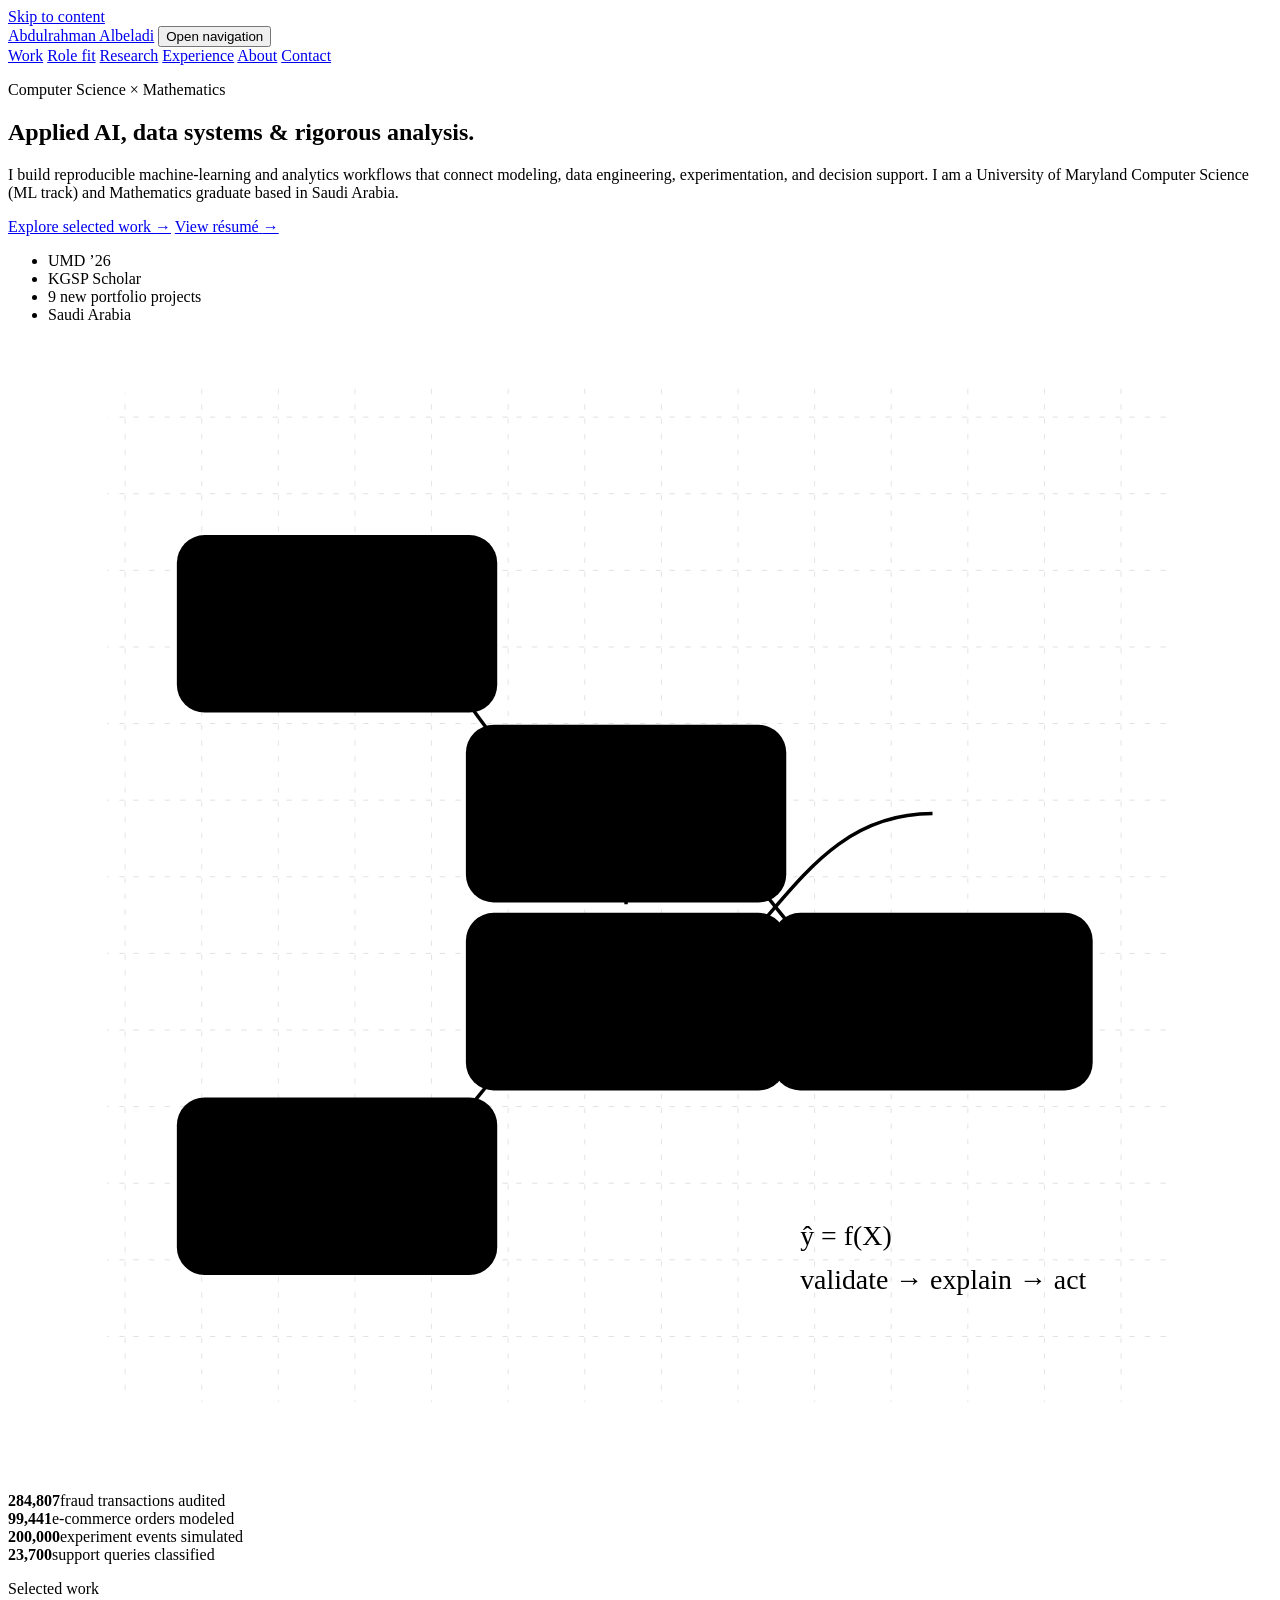
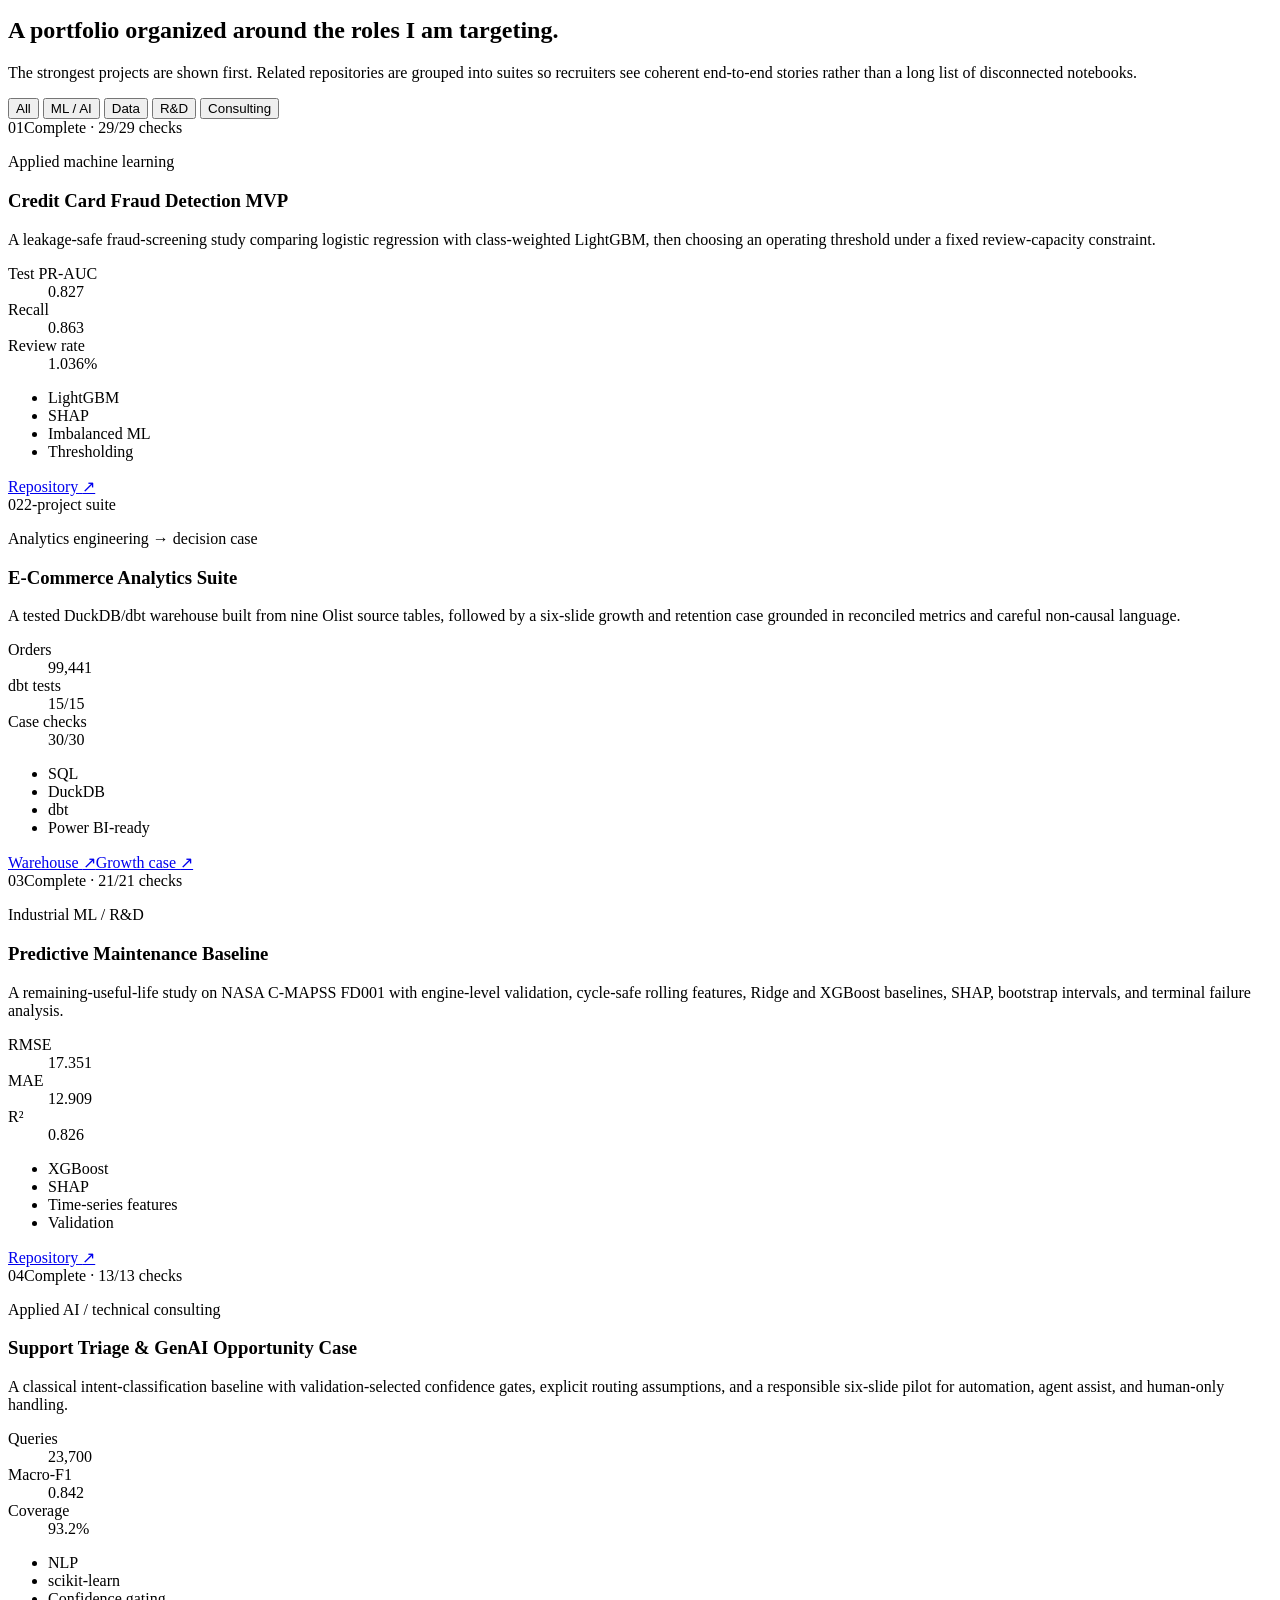
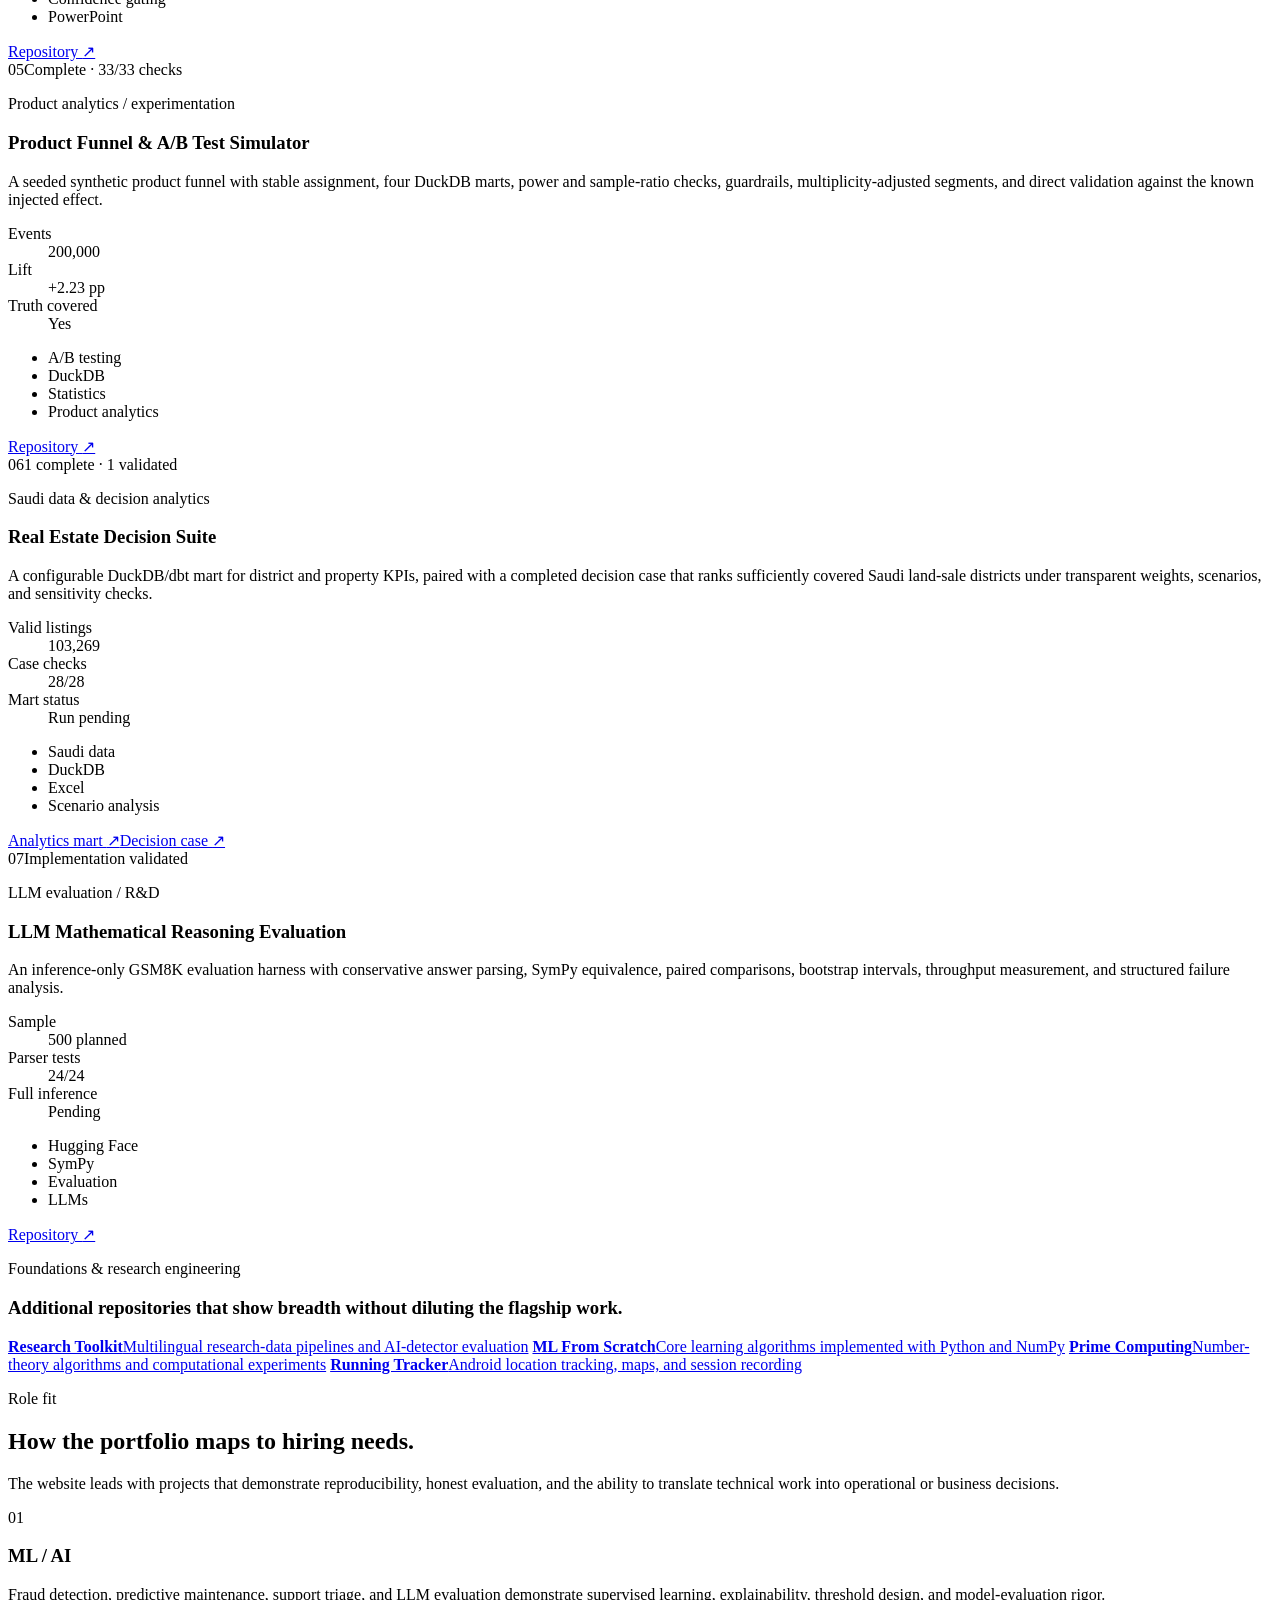
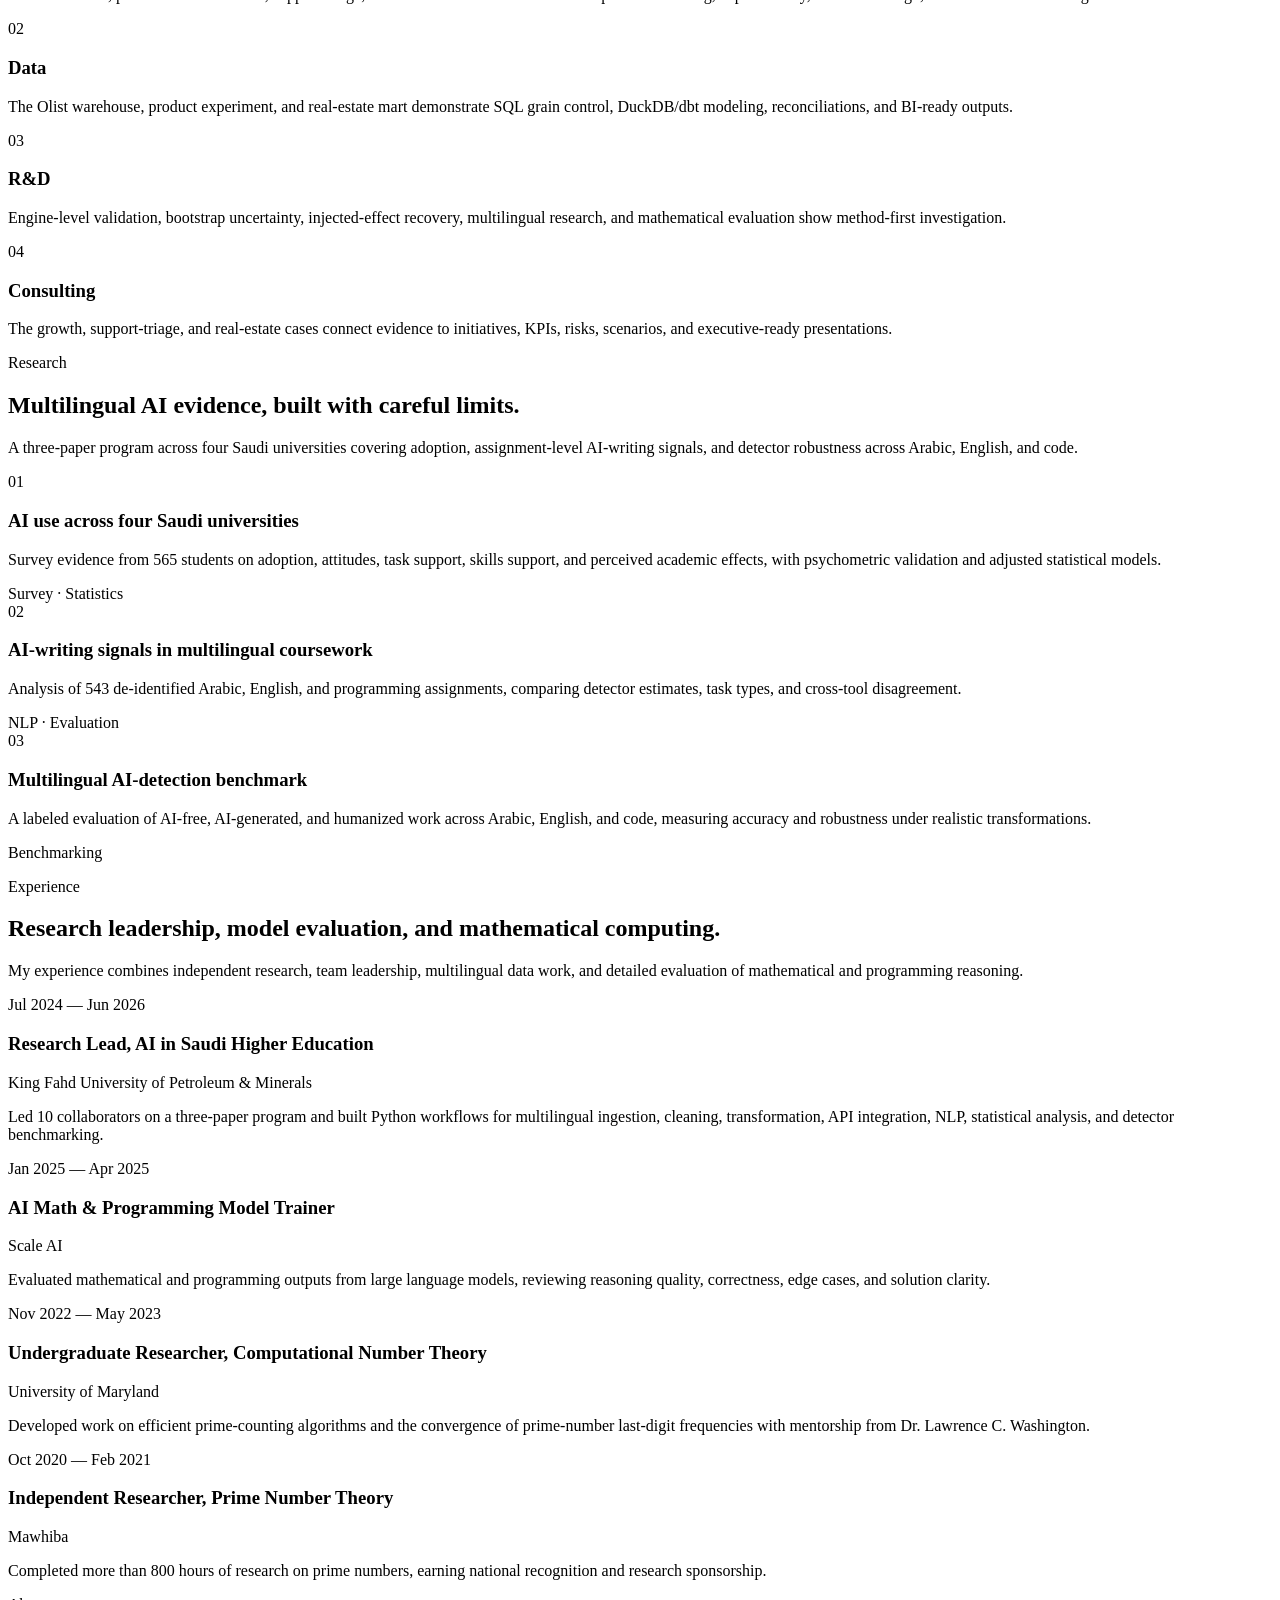
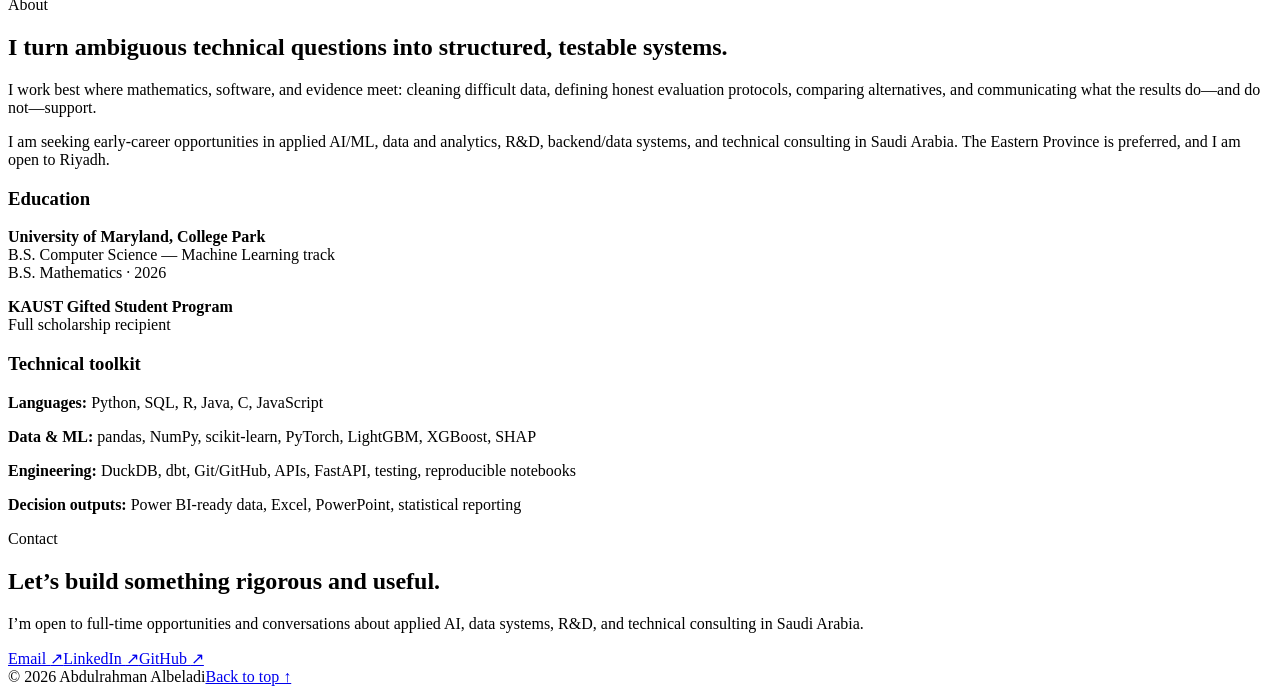
==== index.html @ 0be9e415 "Initialize repository for portfolio publishing" ====
<!doctype html>
<html lang="en">
<head>
  <meta charset="utf-8">
  <meta name="viewport" content="width=device-width, initial-scale=1">
  <meta name="theme-color" content="#f4f1e9">
  <meta name="description" content="Abdulrahman Albeladi is a University of Maryland Computer Science and Mathematics graduate building applied AI, data systems, experimentation, and research workflows.">
  <meta name="author" content="Abdulrahman Albeladi">
  <meta name="robots" content="index, follow">
  <link rel="canonical" href="https://abdulrahman-albeladi.github.io/">
  <meta property="og:type" content="website">
  <meta property="og:title" content="Abdulrahman Albeladi | Applied AI, Data Systems & Research">
  <meta property="og:description" content="Reproducible machine-learning, analytics-engineering, experimentation, consulting, and research projects.">
  <meta property="og:url" content="https://abdulrahman-albeladi.github.io/">
  <meta property="og:image" content="https://abdulrahman-albeladi.github.io/assets/social-card.png">
  <meta name="twitter:card" content="summary_large_image">
  <meta name="twitter:title" content="Abdulrahman Albeladi | Applied AI, Data Systems & Research">
  <meta name="twitter:description" content="Reproducible machine-learning, analytics-engineering, experimentation, consulting, and research projects.">
  <meta name="twitter:image" content="https://abdulrahman-albeladi.github.io/assets/social-card.png">
  <link rel="icon" href="assets/favicon.svg" type="image/svg+xml">
  <link rel="stylesheet" href="styles.css">
  <script type="application/ld+json" id="person-schema">
  {
    "@context": "https://schema.org",
    "@type": "Person",
    "name": "Abdulrahman Albeladi",
    "url": "https://abdulrahman-albeladi.github.io/",
    "email": "mailto:albeladi.abdulr@gmail.com",
    "jobTitle": "Computer Science and Mathematics Graduate",
    "alumniOf": {"@type": "CollegeOrUniversity", "name": "University of Maryland, College Park"},
    "sameAs": [
      "https://github.com/Abdulrahman-Albeladi",
      "https://www.linkedin.com/in/abdulrahman-albeladi-3731bb219"
    ],
    "knowsAbout": [
      "Applied Artificial Intelligence", "Machine Learning", "Analytics Engineering",
      "Experimentation", "Statistical Modeling", "Research Engineering", "Decision Analytics"
    ]
  }
  </script>
  <title>Abdulrahman Albeladi | Applied AI, Data Systems & Research</title>
</head>
<body>
  <a class="skip-link" href="#main-content">Skip to content</a>

  <header class="site-header" id="top">
    <div class="shell header-inner">
      <a class="wordmark" href="#top" aria-label="Abdulrahman Albeladi, home">Abdulrahman Albeladi</a>
      <button class="menu-button" type="button" aria-expanded="false" aria-controls="site-nav">
        <span class="sr-only">Open navigation</span><span></span><span></span>
      </button>
      <nav id="site-nav" class="site-nav" aria-label="Primary navigation">
        <a href="#work">Work</a>
        <a href="#portfolio-map">Role fit</a>
        <a href="#research">Research</a>
        <a href="#experience">Experience</a>
        <a href="#about">About</a>
        <a href="#contact">Contact</a>
      </nav>
    </div>
  </header>

  <main id="main-content">
    <section class="hero shell" aria-labelledby="hero-title">
      <div class="hero-copy">
        <p class="eyebrow">Computer Science <span aria-hidden="true">×</span> Mathematics</p>
        <h1 id="hero-title">Applied AI, data systems &amp; rigorous analysis.</h1>
        <p class="hero-lede">I build reproducible machine-learning and analytics workflows that connect modeling, data engineering, experimentation, and decision support. I am a University of Maryland Computer Science (ML track) and Mathematics graduate based in Saudi Arabia.</p>
        <div class="hero-actions" aria-label="Primary actions">
          <a class="button button-primary" href="#work">Explore selected work <span aria-hidden="true">→</span></a>
          <a class="button button-secondary" href="assets/Abdulrahman_Albeladi_Resume.pdf" target="_blank" rel="noopener">View résumé <span aria-hidden="true">→</span></a>
        </div>
        <ul class="proof-row" aria-label="Profile highlights">
          <li>UMD ’26</li><li>KGSP Scholar</li><li>9 new portfolio projects</li><li>Saudi Arabia</li>
        </ul>
      </div>

      <figure class="hero-visual" aria-label="A systems diagram connecting data, models, experiments, and decisions">
        <svg viewBox="0 0 680 650" role="img" aria-labelledby="systems-title systems-desc">
          <title id="systems-title">Applied analytics system</title>
          <desc id="systems-desc">Four connected layers labeled data, models, evidence, and decisions.</desc>
          <defs>
            <pattern id="grid" width="44" height="44" patternUnits="userSpaceOnUse">
              <path d="M44 0H0V44" fill="none" stroke="currentColor" stroke-opacity=".12" stroke-width="1" stroke-dasharray="3 6"/>
            </pattern>
          </defs>
          <rect x="34" y="26" width="612" height="584" rx="24" fill="url(#grid)"/>
          <g class="system-lines" fill="none" stroke="currentColor" stroke-width="2">
            <path d="M166 163C250 163 245 272 332 272S416 380 508 380"/>
            <path d="M166 486C244 486 252 380 332 380S421 272 508 272"/>
            <path d="M332 272V380" stroke-dasharray="7 8"/>
          </g>
          <g class="system-node">
            <rect x="74" y="112" width="184" height="102" rx="16"/>
            <text x="98" y="148">01 / DATA</text><text class="node-title" x="98" y="181">Reliable inputs</text>
          </g>
          <g class="system-node">
            <rect x="240" y="221" width="184" height="102" rx="16"/>
            <text x="264" y="257">02 / MODELS</text><text class="node-title" x="264" y="290">Useful signals</text>
          </g>
          <g class="system-node">
            <rect x="240" y="329" width="184" height="102" rx="16"/>
            <text x="264" y="365">03 / EVIDENCE</text><text class="node-title" x="264" y="398">Honest checks</text>
          </g>
          <g class="system-node">
            <rect x="416" y="329" width="184" height="102" rx="16"/>
            <text x="440" y="365">04 / DECISIONS</text><text class="node-title" x="440" y="398">Clear actions</text>
          </g>
          <g class="system-node secondary">
            <rect x="74" y="435" width="184" height="102" rx="16"/>
            <text x="98" y="471">RESEARCH</text><text class="node-title" x="98" y="504">Reproducibility</text>
          </g>
          <g class="system-marks" fill="currentColor"><circle cx="166" cy="163" r="7"/><circle cx="332" cy="272" r="7"/><circle cx="332" cy="380" r="7"/><circle cx="508" cy="380" r="7"/><circle cx="166" cy="486" r="7"/></g>
          <text class="system-note" x="432" y="520">ŷ = f(X)</text><text class="system-note" x="432" y="545">validate → explain → act</text>
        </svg>
      </figure>
    </section>

    <section class="evidence-band" aria-label="Selected evidence">
      <div class="shell evidence-grid">
        <div><strong>284,807</strong><span>fraud transactions audited</span></div>
        <div><strong>99,441</strong><span>e-commerce orders modeled</span></div>
        <div><strong>200,000</strong><span>experiment events simulated</span></div>
        <div><strong>23,700</strong><span>support queries classified</span></div>
      </div>
    </section>

    <section class="section shell" id="work" aria-labelledby="work-title">
      <div class="section-heading reveal">
        <div><p class="kicker">Selected work</p><h2 id="work-title">A portfolio organized around the roles I am targeting.</h2></div>
        <p>The strongest projects are shown first. Related repositories are grouped into suites so recruiters see coherent end-to-end stories rather than a long list of disconnected notebooks.</p>
      </div>

      <div class="project-filter reveal" role="group" aria-label="Filter projects by target role">
        <button type="button" class="filter-button active" data-filter="all" aria-pressed="true">All</button>
        <button type="button" class="filter-button" data-filter="ml">ML / AI</button>
        <button type="button" class="filter-button" data-filter="data">Data</button>
        <button type="button" class="filter-button" data-filter="rd">R&amp;D</button>
        <button type="button" class="filter-button" data-filter="consulting">Consulting</button>
      </div>

      <div class="project-grid" id="project-grid">
        <article class="project-card flagship reveal" data-roles="ml data rd">
          <div class="project-top"><span class="project-number">01</span><span class="status complete">Complete · 29/29 checks</span></div>
          <p class="project-type">Applied machine learning</p>
          <h3>Credit Card Fraud Detection MVP</h3>
          <p>A leakage-safe fraud-screening study comparing logistic regression with class-weighted LightGBM, then choosing an operating threshold under a fixed review-capacity constraint.</p>
          <dl class="metric-row"><div><dt>Test PR-AUC</dt><dd>0.827</dd></div><div><dt>Recall</dt><dd>0.863</dd></div><div><dt>Review rate</dt><dd>1.036%</dd></div></dl>
          <ul class="tags" aria-label="Technologies"><li>LightGBM</li><li>SHAP</li><li>Imbalanced ML</li><li>Thresholding</li></ul>
          <div class="project-links"><a class="text-link" data-project="fraudDetection" href="#">Repository <span aria-hidden="true">↗</span></a></div>
        </article>

        <article class="project-card flagship reveal" data-roles="data consulting">
          <div class="project-top"><span class="project-number">02</span><span class="status complete">2-project suite</span></div>
          <p class="project-type">Analytics engineering → decision case</p>
          <h3>E-Commerce Analytics Suite</h3>
          <p>A tested DuckDB/dbt warehouse built from nine Olist source tables, followed by a six-slide growth and retention case grounded in reconciled metrics and careful non-causal language.</p>
          <dl class="metric-row"><div><dt>Orders</dt><dd>99,441</dd></div><div><dt>dbt tests</dt><dd>15/15</dd></div><div><dt>Case checks</dt><dd>30/30</dd></div></dl>
          <ul class="tags" aria-label="Technologies"><li>SQL</li><li>DuckDB</li><li>dbt</li><li>Power BI-ready</li></ul>
          <div class="project-links"><a class="text-link" data-project="ecommerceWarehouse" href="#">Warehouse <span aria-hidden="true">↗</span></a><a class="text-link" data-project="ecommerceGrowth" href="#">Growth case <span aria-hidden="true">↗</span></a></div>
        </article>

        <article class="project-card reveal" data-roles="ml rd data">
          <div class="project-top"><span class="project-number">03</span><span class="status complete">Complete · 21/21 checks</span></div>
          <p class="project-type">Industrial ML / R&amp;D</p>
          <h3>Predictive Maintenance Baseline</h3>
          <p>A remaining-useful-life study on NASA C-MAPSS FD001 with engine-level validation, cycle-safe rolling features, Ridge and XGBoost baselines, SHAP, bootstrap intervals, and terminal failure analysis.</p>
          <dl class="metric-row"><div><dt>RMSE</dt><dd>17.351</dd></div><div><dt>MAE</dt><dd>12.909</dd></div><div><dt>R²</dt><dd>0.826</dd></div></dl>
          <ul class="tags" aria-label="Technologies"><li>XGBoost</li><li>SHAP</li><li>Time-series features</li><li>Validation</li></ul>
          <div class="project-links"><a class="text-link" data-project="predictiveMaintenance" href="#">Repository <span aria-hidden="true">↗</span></a></div>
        </article>

        <article class="project-card reveal" data-roles="ml consulting data">
          <div class="project-top"><span class="project-number">04</span><span class="status complete">Complete · 13/13 checks</span></div>
          <p class="project-type">Applied AI / technical consulting</p>
          <h3>Support Triage &amp; GenAI Opportunity Case</h3>
          <p>A classical intent-classification baseline with validation-selected confidence gates, explicit routing assumptions, and a responsible six-slide pilot for automation, agent assist, and human-only handling.</p>
          <dl class="metric-row"><div><dt>Queries</dt><dd>23,700</dd></div><div><dt>Macro-F1</dt><dd>0.842</dd></div><div><dt>Coverage</dt><dd>93.2%</dd></div></dl>
          <ul class="tags" aria-label="Technologies"><li>NLP</li><li>scikit-learn</li><li>Confidence gating</li><li>PowerPoint</li></ul>
          <div class="project-links"><a class="text-link" data-project="supportTriage" href="#">Repository <span aria-hidden="true">↗</span></a></div>
        </article>

        <article class="project-card reveal" data-roles="data consulting rd">
          <div class="project-top"><span class="project-number">05</span><span class="status complete">Complete · 33/33 checks</span></div>
          <p class="project-type">Product analytics / experimentation</p>
          <h3>Product Funnel &amp; A/B Test Simulator</h3>
          <p>A seeded synthetic product funnel with stable assignment, four DuckDB marts, power and sample-ratio checks, guardrails, multiplicity-adjusted segments, and direct validation against the known injected effect.</p>
          <dl class="metric-row"><div><dt>Events</dt><dd>200,000</dd></div><div><dt>Lift</dt><dd>+2.23 pp</dd></div><div><dt>Truth covered</dt><dd>Yes</dd></div></dl>
          <ul class="tags" aria-label="Technologies"><li>A/B testing</li><li>DuckDB</li><li>Statistics</li><li>Product analytics</li></ul>
          <div class="project-links"><a class="text-link" data-project="productExperiment" href="#">Repository <span aria-hidden="true">↗</span></a></div>
        </article>

        <article class="project-card reveal" data-roles="data consulting">
          <div class="project-top"><span class="project-number">06</span><span class="status mixed">1 complete · 1 validated</span></div>
          <p class="project-type">Saudi data &amp; decision analytics</p>
          <h3>Real Estate Decision Suite</h3>
          <p>A configurable DuckDB/dbt mart for district and property KPIs, paired with a completed decision case that ranks sufficiently covered Saudi land-sale districts under transparent weights, scenarios, and sensitivity checks.</p>
          <dl class="metric-row"><div><dt>Valid listings</dt><dd>103,269</dd></div><div><dt>Case checks</dt><dd>28/28</dd></div><div><dt>Mart status</dt><dd>Run pending</dd></div></dl>
          <ul class="tags" aria-label="Technologies"><li>Saudi data</li><li>DuckDB</li><li>Excel</li><li>Scenario analysis</li></ul>
          <div class="project-links"><a class="text-link" data-project="realEstateMart" href="#">Analytics mart <span aria-hidden="true">↗</span></a><a class="text-link" data-project="realEstateInvestment" href="#">Decision case <span aria-hidden="true">↗</span></a></div>
        </article>

        <article class="project-card reveal" data-roles="ml rd">
          <div class="project-top"><span class="project-number">07</span><span class="status pending">Implementation validated</span></div>
          <p class="project-type">LLM evaluation / R&amp;D</p>
          <h3>LLM Mathematical Reasoning Evaluation</h3>
          <p>An inference-only GSM8K evaluation harness with conservative answer parsing, SymPy equivalence, paired comparisons, bootstrap intervals, throughput measurement, and structured failure analysis.</p>
          <dl class="metric-row"><div><dt>Sample</dt><dd>500 planned</dd></div><div><dt>Parser tests</dt><dd>24/24</dd></div><div><dt>Full inference</dt><dd>Pending</dd></div></dl>
          <ul class="tags" aria-label="Technologies"><li>Hugging Face</li><li>SymPy</li><li>Evaluation</li><li>LLMs</li></ul>
          <div class="project-links"><a class="text-link" data-project="llmMathEvaluation" href="#">Repository <span aria-hidden="true">↗</span></a></div>
        </article>
      </div>
      <p class="filter-empty" id="filter-empty" hidden>No projects match this filter.</p>

      <div class="supporting-work reveal">
        <div><p class="kicker">Foundations &amp; research engineering</p><h3>Additional repositories that show breadth without diluting the flagship work.</h3></div>
        <div class="supporting-links">
          <a data-project="researchToolkit" href="#"><strong>Research Toolkit</strong><span>Multilingual research-data pipelines and AI-detector evaluation</span></a>
          <a data-project="mlFromScratch" href="#"><strong>ML From Scratch</strong><span>Core learning algorithms implemented with Python and NumPy</span></a>
          <a data-project="primeComputing" href="#"><strong>Prime Computing</strong><span>Number-theory algorithms and computational experiments</span></a>
          <a data-project="runningTracker" href="#"><strong>Running Tracker</strong><span>Android location tracking, maps, and session recording</span></a>
        </div>
      </div>
    </section>

    <section class="section section-tint" id="portfolio-map" aria-labelledby="map-title">
      <div class="shell">
        <div class="section-heading reveal">
          <div><p class="kicker">Role fit</p><h2 id="map-title">How the portfolio maps to hiring needs.</h2></div>
          <p>The website leads with projects that demonstrate reproducibility, honest evaluation, and the ability to translate technical work into operational or business decisions.</p>
        </div>
        <div class="role-grid">
          <article class="role-card reveal"><span>01</span><h3>ML / AI</h3><p>Fraud detection, predictive maintenance, support triage, and LLM evaluation demonstrate supervised learning, explainability, threshold design, and model-evaluation rigor.</p></article>
          <article class="role-card reveal"><span>02</span><h3>Data</h3><p>The Olist warehouse, product experiment, and real-estate mart demonstrate SQL grain control, DuckDB/dbt modeling, reconciliations, and BI-ready outputs.</p></article>
          <article class="role-card reveal"><span>03</span><h3>R&amp;D</h3><p>Engine-level validation, bootstrap uncertainty, injected-effect recovery, multilingual research, and mathematical evaluation show method-first investigation.</p></article>
          <article class="role-card reveal"><span>04</span><h3>Consulting</h3><p>The growth, support-triage, and real-estate cases connect evidence to initiatives, KPIs, risks, scenarios, and executive-ready presentations.</p></article>
        </div>
      </div>
    </section>

    <section class="section shell" id="research" aria-labelledby="research-title">
      <div class="section-heading reveal">
        <div><p class="kicker">Research</p><h2 id="research-title">Multilingual AI evidence, built with careful limits.</h2></div>
        <p>A three-paper program across four Saudi universities covering adoption, assignment-level AI-writing signals, and detector robustness across Arabic, English, and code.</p>
      </div>
      <div class="research-list">
        <article class="research-row reveal"><span class="research-index">01</span><div><h3>AI use across four Saudi universities</h3><p>Survey evidence from 565 students on adoption, attitudes, task support, skills support, and perceived academic effects, with psychometric validation and adjusted statistical models.</p></div><span class="research-meta">Survey · Statistics</span></article>
        <article class="research-row reveal"><span class="research-index">02</span><div><h3>AI-writing signals in multilingual coursework</h3><p>Analysis of 543 de-identified Arabic, English, and programming assignments, comparing detector estimates, task types, and cross-tool disagreement.</p></div><span class="research-meta">NLP · Evaluation</span></article>
        <article class="research-row reveal"><span class="research-index">03</span><div><h3>Multilingual AI-detection benchmark</h3><p>A labeled evaluation of AI-free, AI-generated, and humanized work across Arabic, English, and code, measuring accuracy and robustness under realistic transformations.</p></div><span class="research-meta">Benchmarking</span></article>
      </div>
    </section>

    <section class="section section-dark" id="experience" aria-labelledby="experience-title">
      <div class="shell">
        <div class="section-heading reveal">
          <div><p class="kicker">Experience</p><h2 id="experience-title">Research leadership, model evaluation, and mathematical computing.</h2></div>
          <p>My experience combines independent research, team leadership, multilingual data work, and detailed evaluation of mathematical and programming reasoning.</p>
        </div>
        <div class="timeline">
          <article class="timeline-item reveal"><div class="timeline-date">Jul 2024 — Jun 2026</div><div><h3>Research Lead, AI in Saudi Higher Education</h3><p class="timeline-org">King Fahd University of Petroleum &amp; Minerals</p><p>Led 10 collaborators on a three-paper program and built Python workflows for multilingual ingestion, cleaning, transformation, API integration, NLP, statistical analysis, and detector benchmarking.</p></div></article>
          <article class="timeline-item reveal"><div class="timeline-date">Jan 2025 — Apr 2025</div><div><h3>AI Math &amp; Programming Model Trainer</h3><p class="timeline-org">Scale AI</p><p>Evaluated mathematical and programming outputs from large language models, reviewing reasoning quality, correctness, edge cases, and solution clarity.</p></div></article>
          <article class="timeline-item reveal"><div class="timeline-date">Nov 2022 — May 2023</div><div><h3>Undergraduate Researcher, Computational Number Theory</h3><p class="timeline-org">University of Maryland</p><p>Developed work on efficient prime-counting algorithms and the convergence of prime-number last-digit frequencies with mentorship from Dr. Lawrence C. Washington.</p></div></article>
          <article class="timeline-item reveal"><div class="timeline-date">Oct 2020 — Feb 2021</div><div><h3>Independent Researcher, Prime Number Theory</h3><p class="timeline-org">Mawhiba</p><p>Completed more than 800 hours of research on prime numbers, earning national recognition and research sponsorship.</p></div></article>
        </div>
      </div>
    </section>

    <section class="section shell" id="about" aria-labelledby="about-title">
      <div class="about-grid">
        <div class="about-copy reveal"><p class="kicker">About</p><h2 id="about-title">I turn ambiguous technical questions into structured, testable systems.</h2><p>I work best where mathematics, software, and evidence meet: cleaning difficult data, defining honest evaluation protocols, comparing alternatives, and communicating what the results do—and do not—support.</p><p>I am seeking early-career opportunities in applied AI/ML, data and analytics, R&amp;D, backend/data systems, and technical consulting in Saudi Arabia. The Eastern Province is preferred, and I am open to Riyadh.</p></div>
        <div class="about-panels reveal">
          <section><h3>Education</h3><p><strong>University of Maryland, College Park</strong><br>B.S. Computer Science — Machine Learning track<br>B.S. Mathematics · 2026</p><p><strong>KAUST Gifted Student Program</strong><br>Full scholarship recipient</p></section>
          <section><h3>Technical toolkit</h3><p><strong>Languages:</strong> Python, SQL, R, Java, C, JavaScript</p><p><strong>Data &amp; ML:</strong> pandas, NumPy, scikit-learn, PyTorch, LightGBM, XGBoost, SHAP</p><p><strong>Engineering:</strong> DuckDB, dbt, Git/GitHub, APIs, FastAPI, testing, reproducible notebooks</p><p><strong>Decision outputs:</strong> Power BI-ready data, Excel, PowerPoint, statistical reporting</p></section>
        </div>
      </div>
    </section>

    <section class="contact-section" id="contact" aria-labelledby="contact-title">
      <div class="shell contact-inner reveal">
        <p class="kicker">Contact</p>
        <h2 id="contact-title">Let’s build something rigorous and useful.</h2>
        <p>I’m open to full-time opportunities and conversations about applied AI, data systems, R&amp;D, and technical consulting in Saudi Arabia.</p>
        <div class="contact-links"><a data-profile="email" href="mailto:albeladi.abdulr@gmail.com">Email <span aria-hidden="true">↗</span></a><a data-profile="linkedin" href="#">LinkedIn <span aria-hidden="true">↗</span></a><a data-profile="github" href="#">GitHub <span aria-hidden="true">↗</span></a></div>
      </div>
    </section>
  </main>

  <footer class="site-footer"><div class="shell"><span>© <span id="current-year">2026</span> Abdulrahman Albeladi</span><a href="#top">Back to top ↑</a></div></footer>
  <script src="site-data.js"></script><script src="script.js"></script>
</body>
</html>
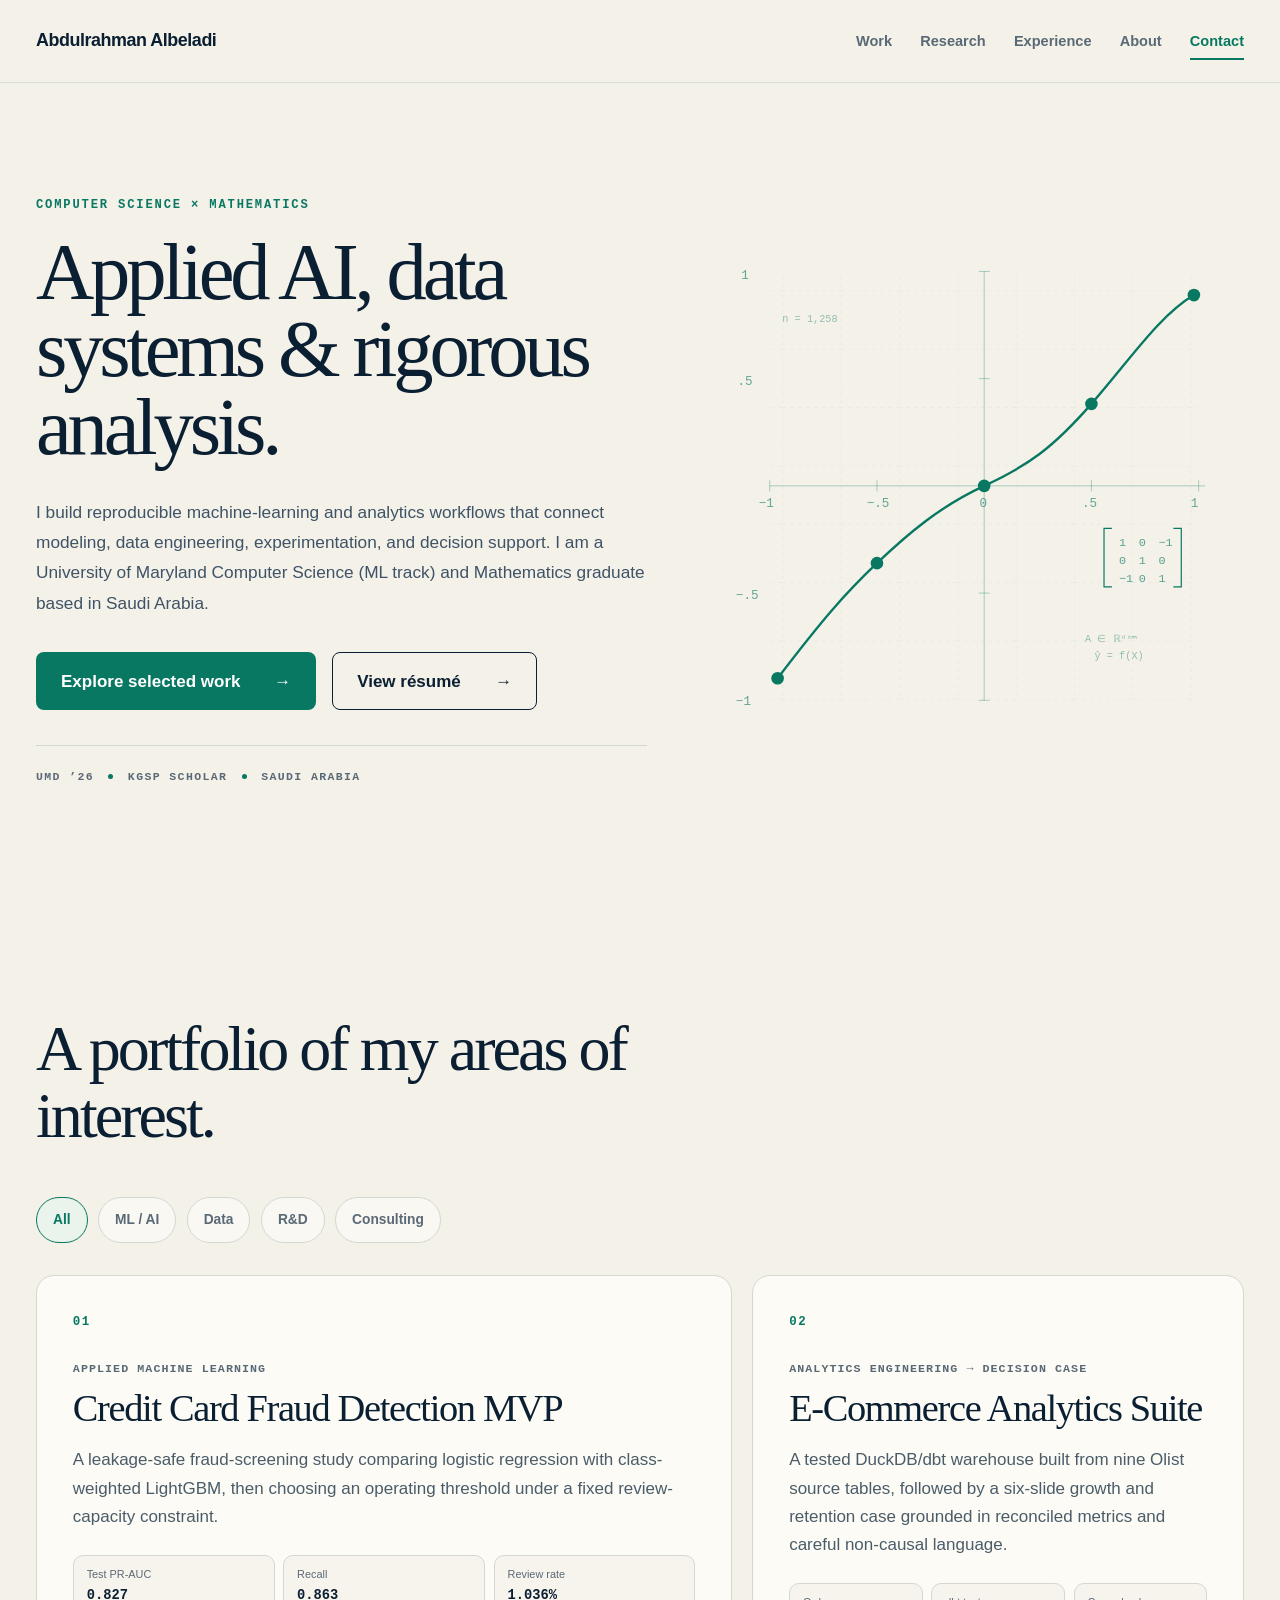
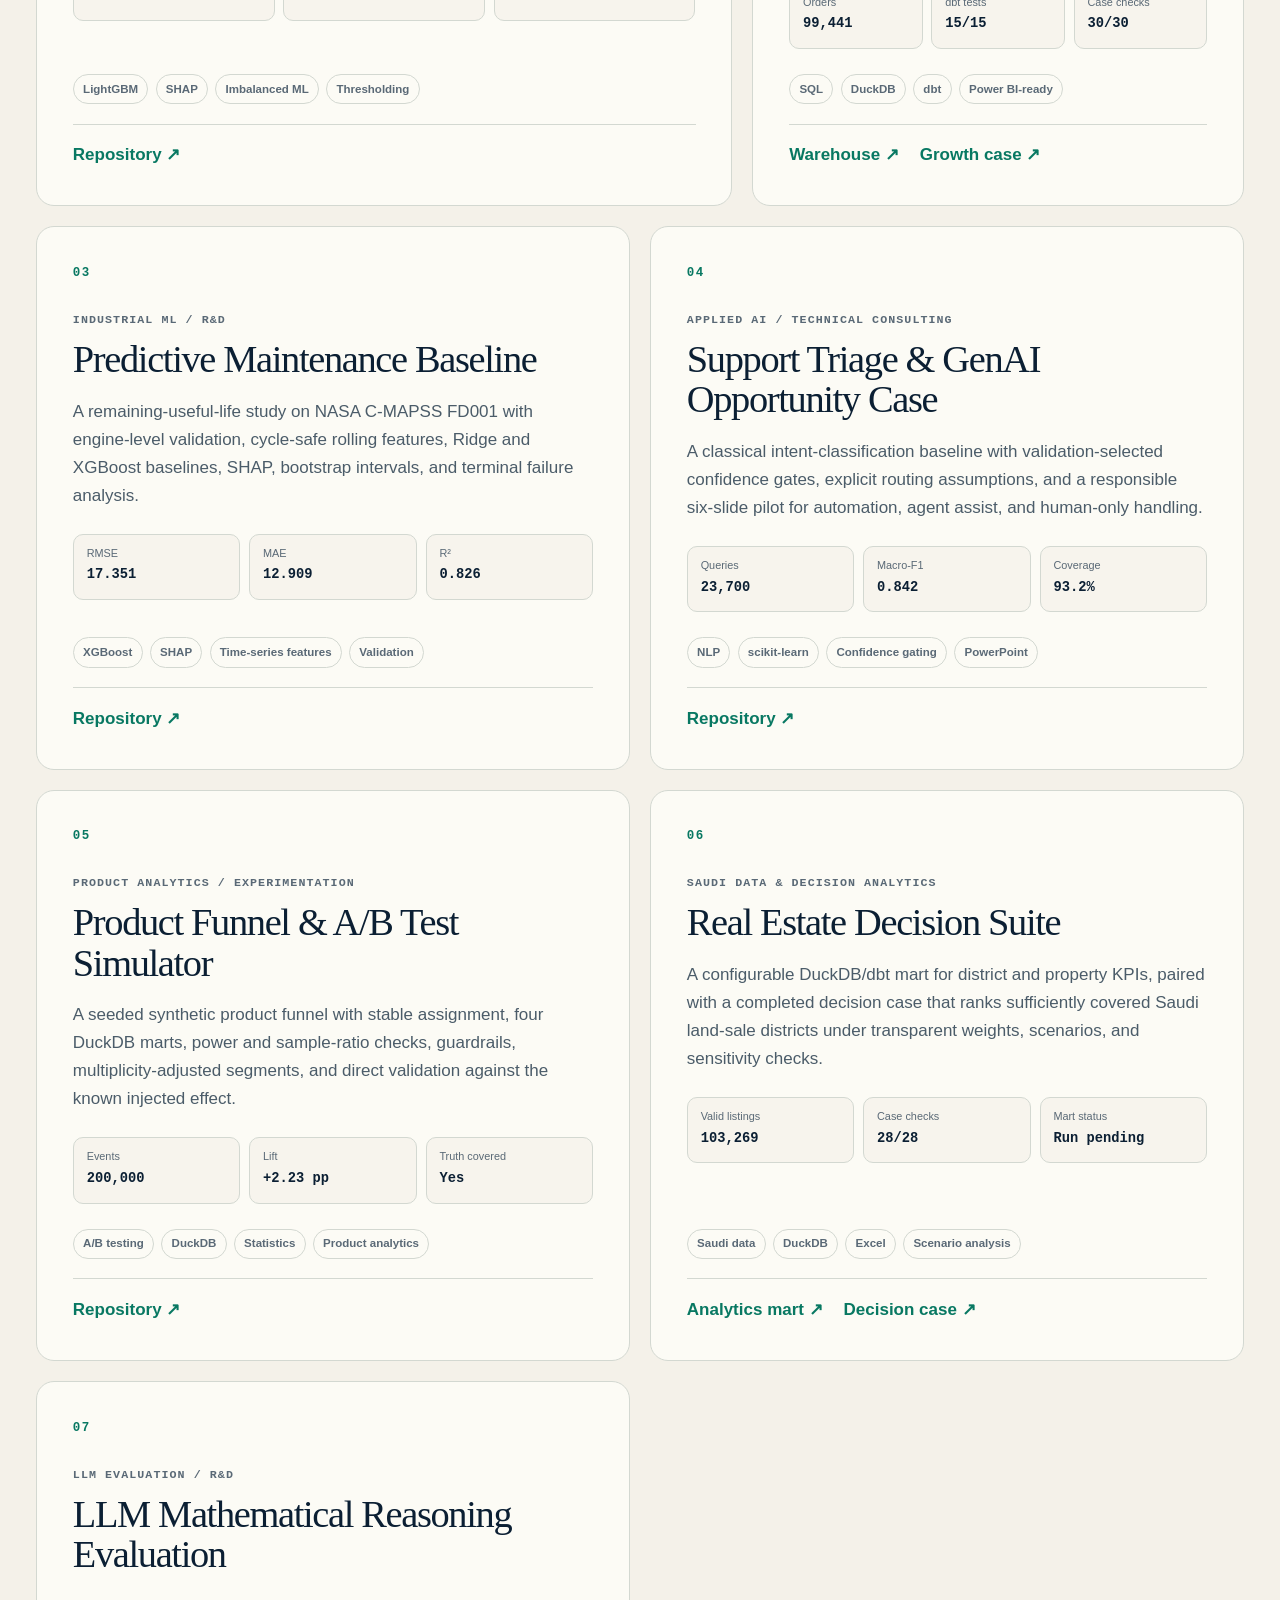
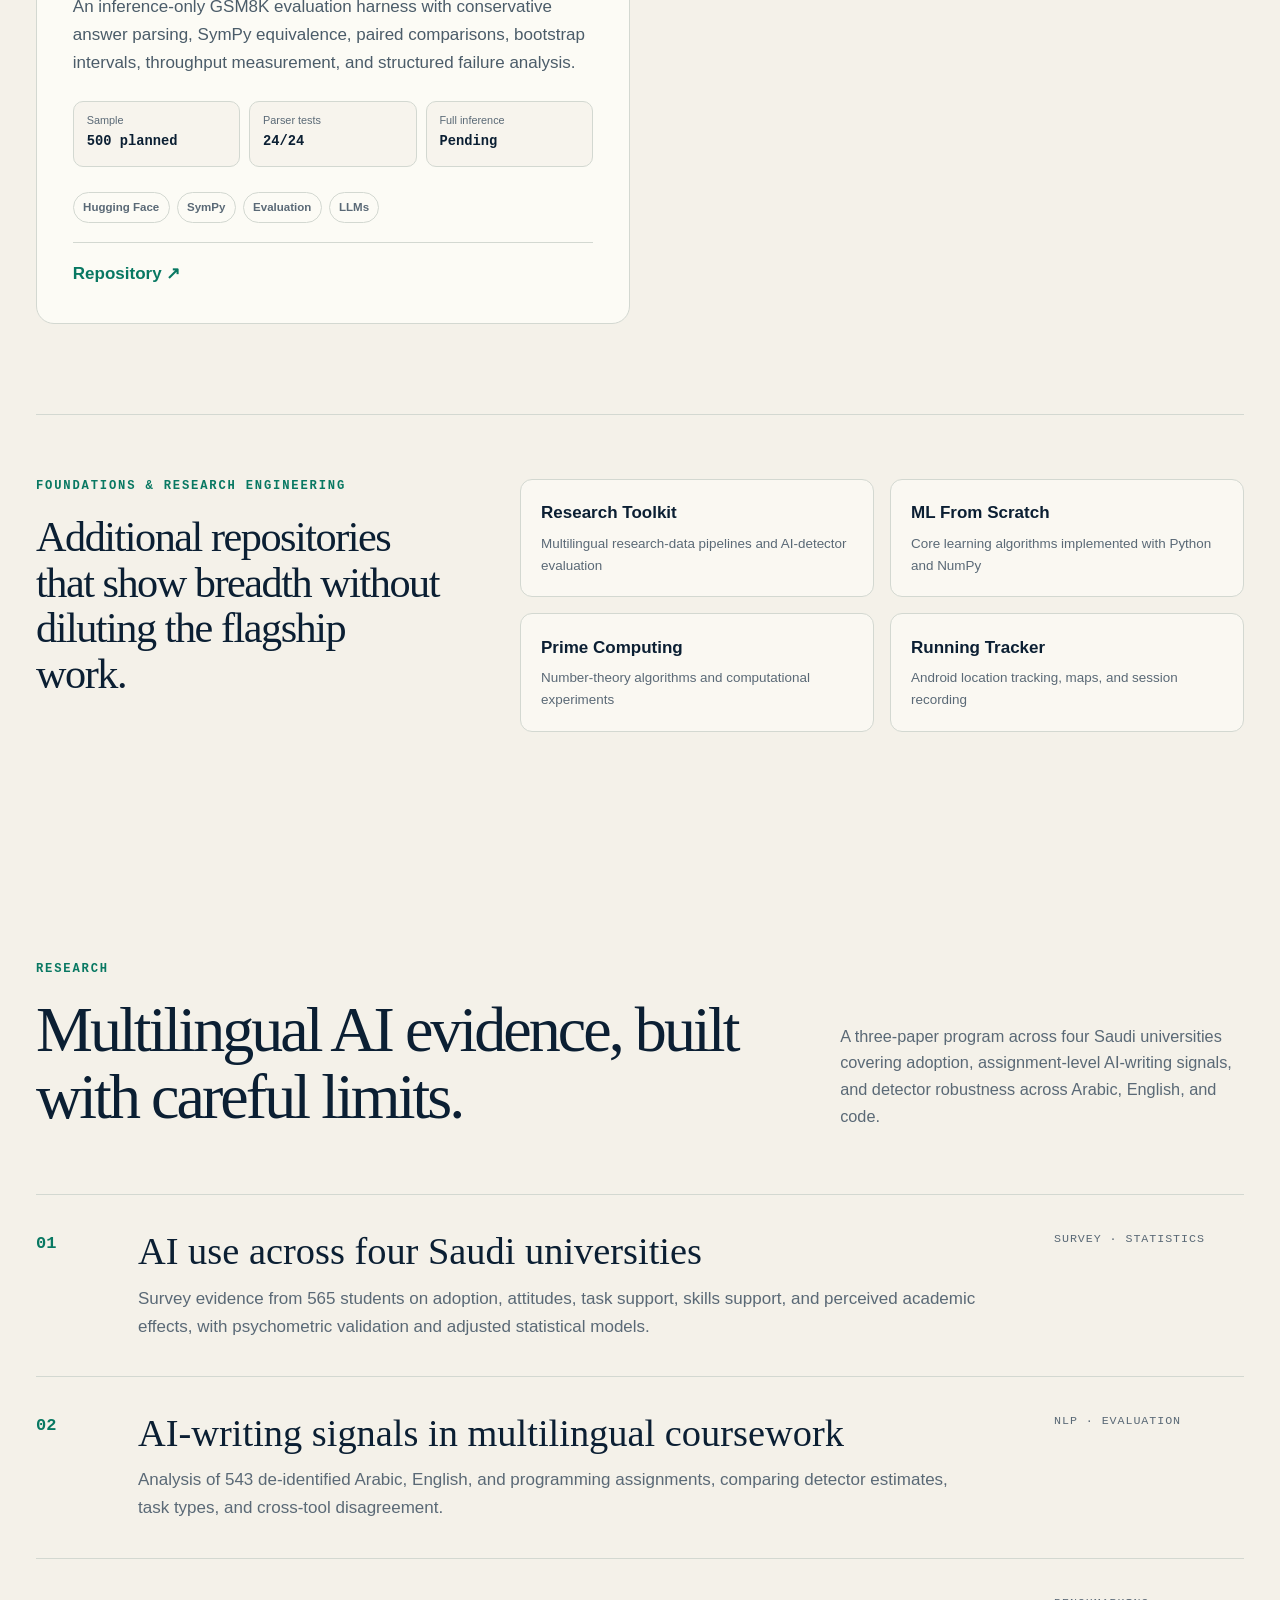
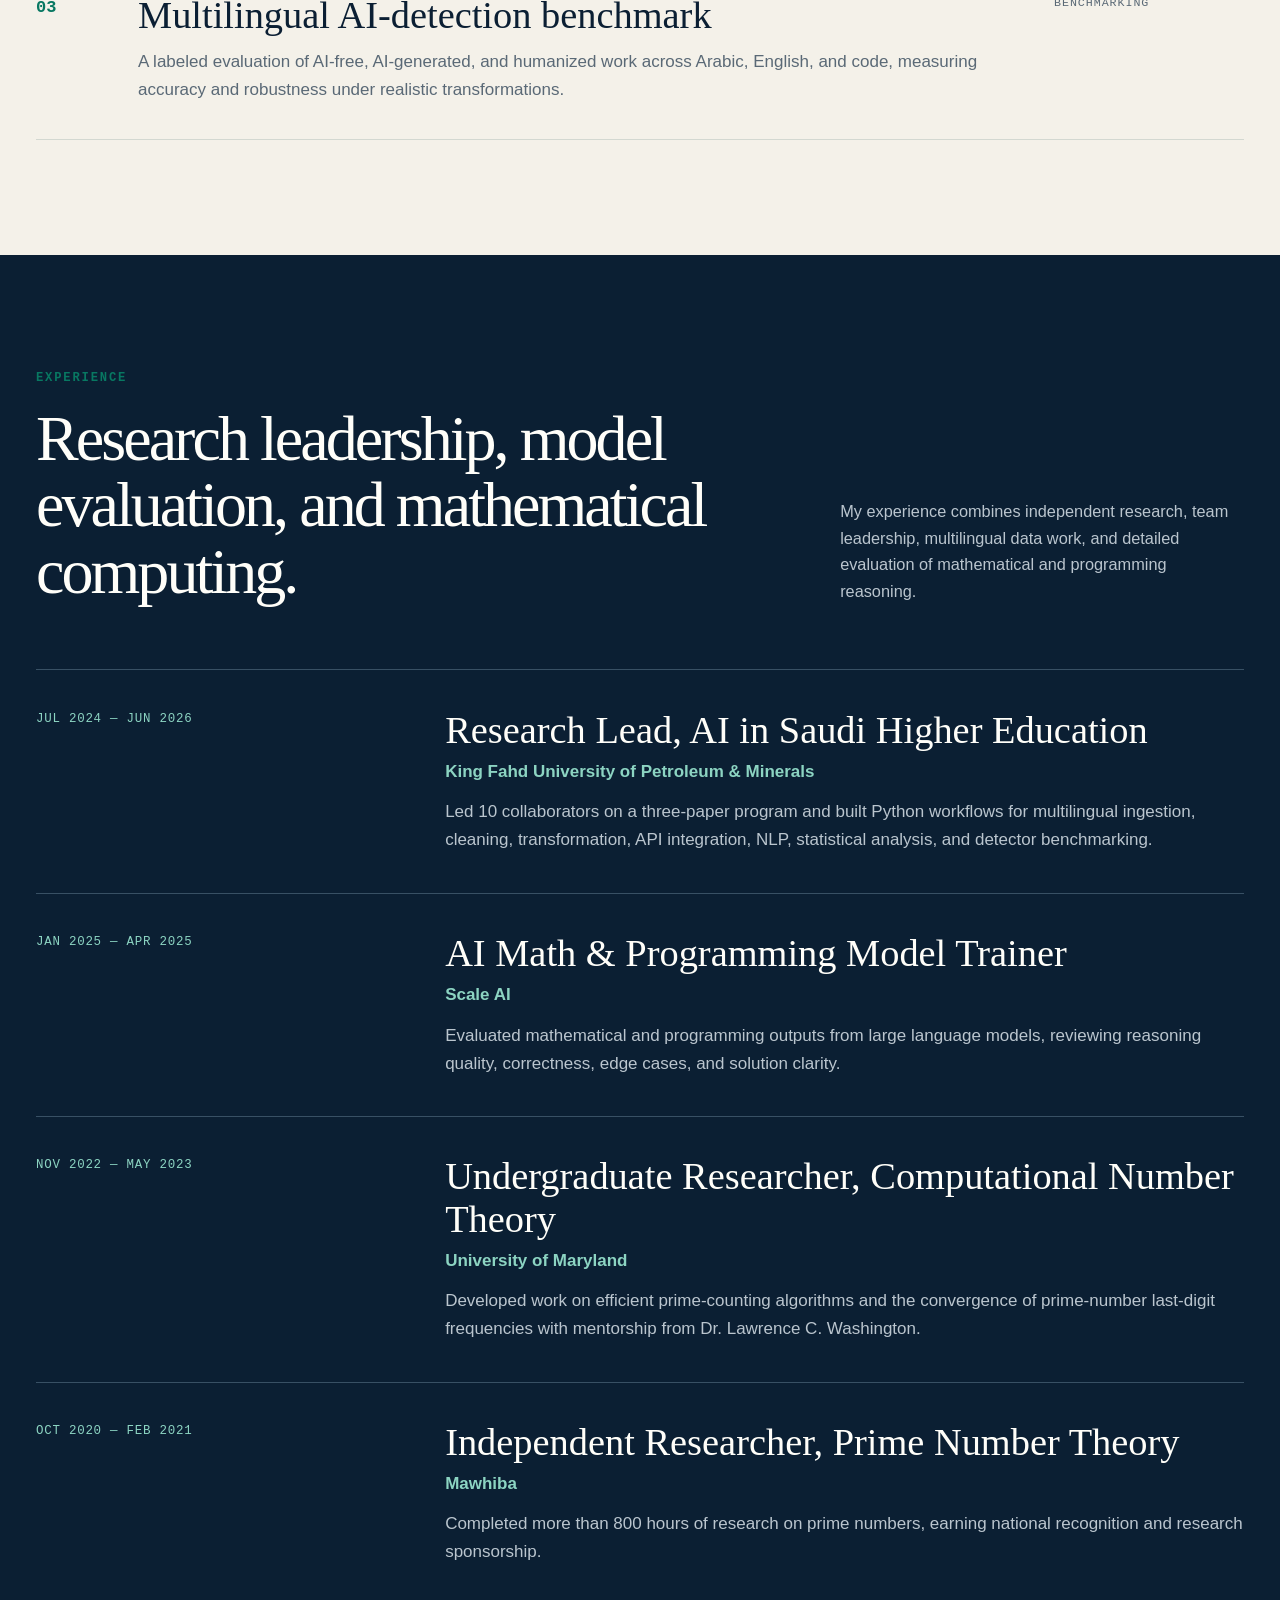
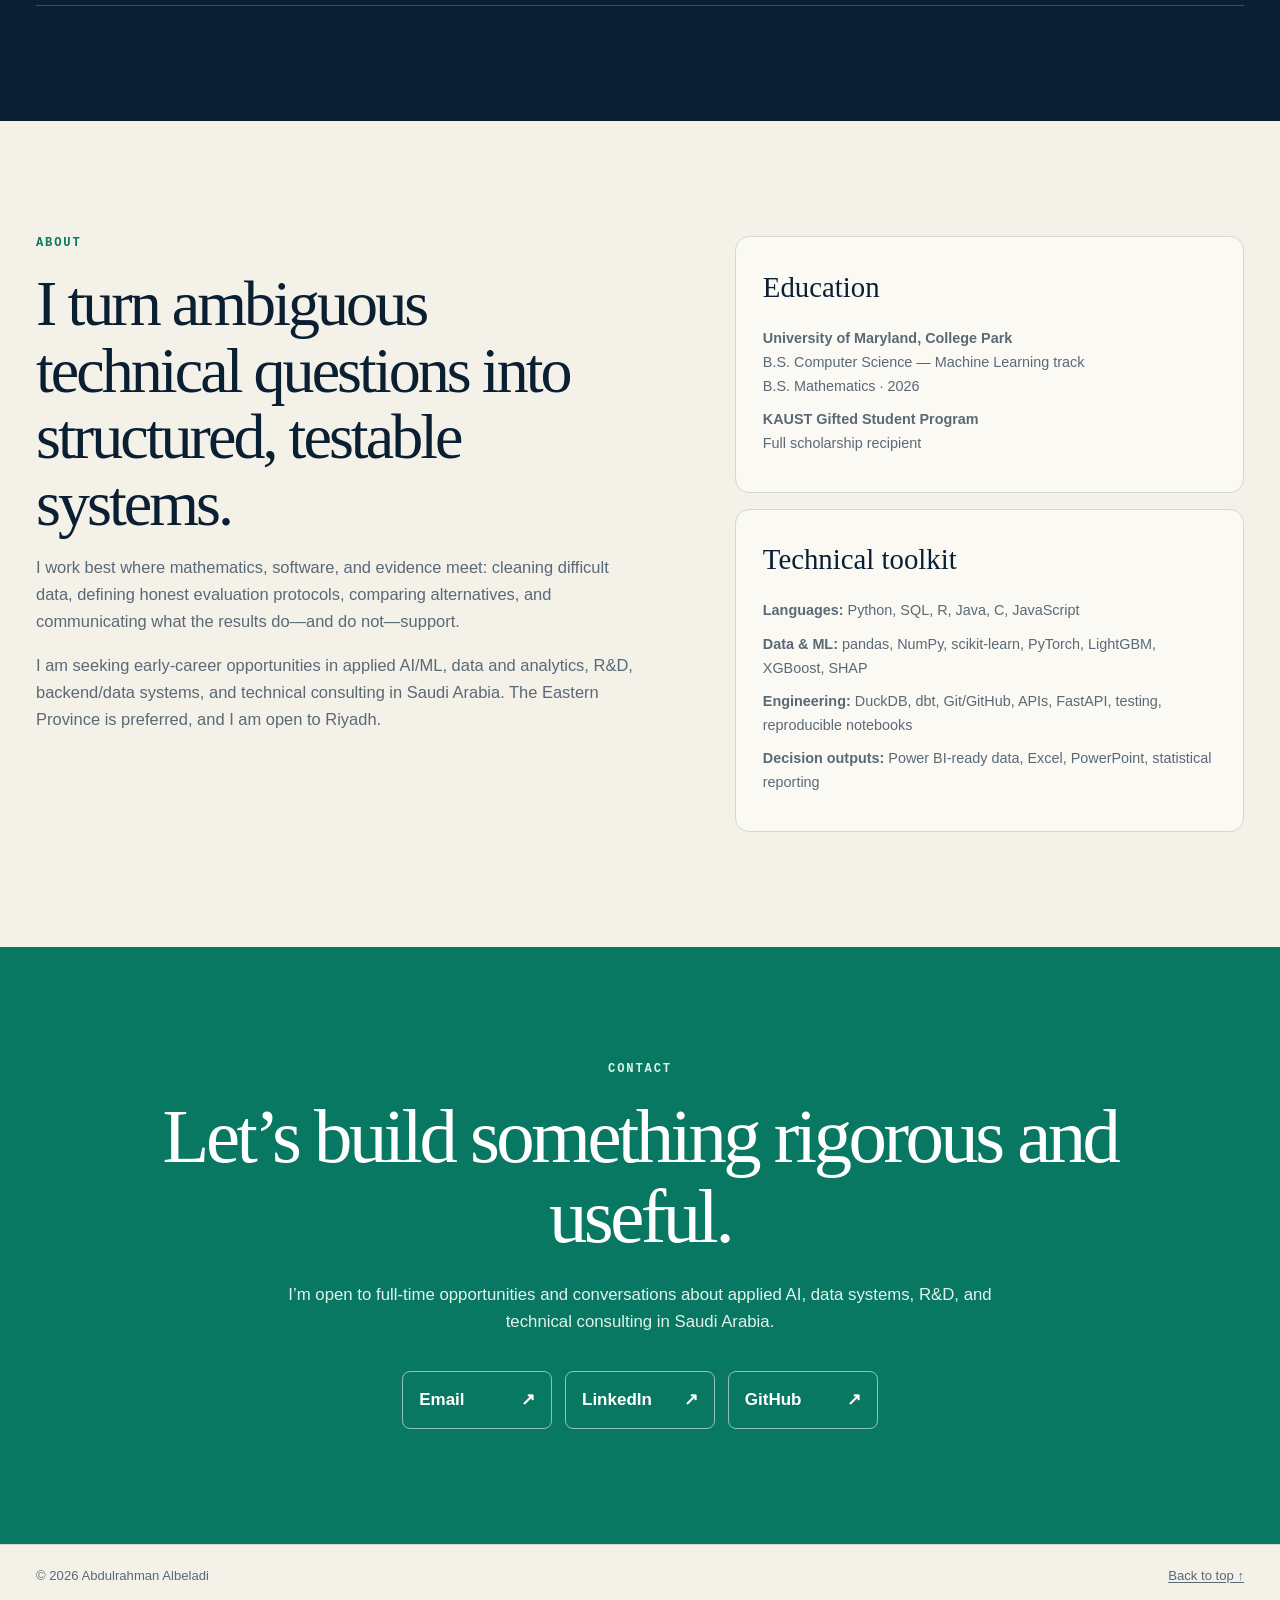
==== commit 2c2b1685: "Update portfolio with nine role-aligned projects: index.html" ====
--- a/index.html
+++ b/index.html
@@ -51,7 +51,6 @@
       </button>
       <nav id="site-nav" class="site-nav" aria-label="Primary navigation">
         <a href="#work">Work</a>
-        <a href="#portfolio-map">Role fit</a>
         <a href="#research">Research</a>
         <a href="#experience">Experience</a>
         <a href="#about">About</a>
@@ -71,64 +70,49 @@
           <a class="button button-secondary" href="assets/Abdulrahman_Albeladi_Resume.pdf" target="_blank" rel="noopener">View résumé <span aria-hidden="true">→</span></a>
         </div>
         <ul class="proof-row" aria-label="Profile highlights">
-          <li>UMD ’26</li><li>KGSP Scholar</li><li>9 new portfolio projects</li><li>Saudi Arabia</li>
+          <li>UMD ’26</li><li>KGSP Scholar</li><li>Saudi Arabia</li>
         </ul>
       </div>
 
-      <figure class="hero-visual" aria-label="A systems diagram connecting data, models, experiments, and decisions">
-        <svg viewBox="0 0 680 650" role="img" aria-labelledby="systems-title systems-desc">
-          <title id="systems-title">Applied analytics system</title>
-          <desc id="systems-desc">Four connected layers labeled data, models, evidence, and decisions.</desc>
+      <figure class="hero-visual" aria-label="An analytical curve connecting research, data, and machine learning">
+        <svg viewBox="0 0 660 660" role="img" aria-labelledby="chart-title chart-desc">
+          <title id="chart-title">Analytical growth curve</title>
+          <desc id="chart-desc">A mathematical curve moving through four plotted points on a light coordinate grid.</desc>
           <defs>
-            <pattern id="grid" width="44" height="44" patternUnits="userSpaceOnUse">
-              <path d="M44 0H0V44" fill="none" stroke="currentColor" stroke-opacity=".12" stroke-width="1" stroke-dasharray="3 6"/>
+            <pattern id="minor-grid" width="74" height="74" patternUnits="userSpaceOnUse">
+              <path d="M 74 0 L 0 0 0 74" fill="none" stroke="currentColor" stroke-opacity=".14" stroke-width="1" stroke-dasharray="4 6"/>
             </pattern>
           </defs>
-          <rect x="34" y="26" width="612" height="584" rx="24" fill="url(#grid)"/>
-          <g class="system-lines" fill="none" stroke="currentColor" stroke-width="2">
-            <path d="M166 163C250 163 245 272 332 272S416 380 508 380"/>
-            <path d="M166 486C244 486 252 380 332 380S421 272 508 272"/>
-            <path d="M332 272V380" stroke-dasharray="7 8"/>
-          </g>
-          <g class="system-node">
-            <rect x="74" y="112" width="184" height="102" rx="16"/>
-            <text x="98" y="148">01 / DATA</text><text class="node-title" x="98" y="181">Reliable inputs</text>
-          </g>
-          <g class="system-node">
-            <rect x="240" y="221" width="184" height="102" rx="16"/>
-            <text x="264" y="257">02 / MODELS</text><text class="node-title" x="264" y="290">Useful signals</text>
-          </g>
-          <g class="system-node">
-            <rect x="240" y="329" width="184" height="102" rx="16"/>
-            <text x="264" y="365">03 / EVIDENCE</text><text class="node-title" x="264" y="398">Honest checks</text>
-          </g>
-          <g class="system-node">
-            <rect x="416" y="329" width="184" height="102" rx="16"/>
-            <text x="440" y="365">04 / DECISIONS</text><text class="node-title" x="440" y="398">Clear actions</text>
-          </g>
-          <g class="system-node secondary">
-            <rect x="74" y="435" width="184" height="102" rx="16"/>
-            <text x="98" y="471">RESEARCH</text><text class="node-title" x="98" y="504">Reproducibility</text>
-          </g>
-          <g class="system-marks" fill="currentColor"><circle cx="166" cy="163" r="7"/><circle cx="332" cy="272" r="7"/><circle cx="332" cy="380" r="7"/><circle cx="508" cy="380" r="7"/><circle cx="166" cy="486" r="7"/></g>
-          <text class="system-note" x="432" y="520">ŷ = f(X)</text><text class="system-note" x="432" y="545">validate → explain → act</text>
+          <rect x="58" y="50" width="544" height="544" fill="url(#minor-grid)"/>
+          <g class="axes" fill="none" stroke="currentColor" stroke-opacity=".34" stroke-width="1.2">
+            <path d="M58 322H610"/><path d="M330 50V594"/>
+            <path d="M58 315V329M194 315V329M466 315V329M602 315V329"/>
+            <path d="M323 50H337M323 186H337M323 458H337M323 594H337"/>
+          </g>
+          <g class="tick-labels" fill="currentColor" fill-opacity=".62" font-size="16" font-family="ui-monospace, monospace">
+            <text x="44" y="349">−1</text><text x="181" y="349">−.5</text><text x="324" y="349">0</text><text x="454" y="349">.5</text><text x="592" y="349">1</text>
+            <text x="22" y="60">1</text><text x="17" y="194">.5</text><text x="15" y="465">−.5</text><text x="15" y="600">−1</text>
+          </g>
+          <path class="plot-line" d="M68 566 C126 490 154 458 194 420 S274 348 330 322 S417 274 466 218 S552 106 596 80" fill="none" stroke="currentColor" stroke-width="3" stroke-linecap="round"/>
+          <g class="plot-points" fill="currentColor">
+            <circle cx="68" cy="566" r="8"/><circle cx="194" cy="420" r="8"/><circle cx="330" cy="322" r="8"/><circle cx="466" cy="218" r="8"/><circle cx="596" cy="80" r="8"/>
+          </g>
+          <g class="matrix" fill="currentColor" fill-opacity=".66" font-family="ui-monospace, monospace" font-size="15">
+            <path d="M492 376h-10v74h10M570 376h10v74h-10" fill="none" stroke="currentColor" stroke-width="1.5"/>
+            <text x="501" y="398">1</text><text x="526" y="398">0</text><text x="551" y="398">−1</text>
+            <text x="501" y="421">0</text><text x="526" y="421">1</text><text x="551" y="421">0</text>
+            <text x="501" y="444">−1</text><text x="526" y="444">0</text><text x="551" y="444">1</text>
+          </g>
+          <g class="notation" fill="currentColor" fill-opacity=".42" font-family="ui-monospace, monospace" font-size="13">
+            <text x="74" y="114">n = 1,258</text><text x="458" y="520">A ∈ ℝⁿˣᵐ</text><text x="470" y="541">ŷ = f(X)</text>
+          </g>
         </svg>
       </figure>
     </section>
 
-    <section class="evidence-band" aria-label="Selected evidence">
-      <div class="shell evidence-grid">
-        <div><strong>284,807</strong><span>fraud transactions audited</span></div>
-        <div><strong>99,441</strong><span>e-commerce orders modeled</span></div>
-        <div><strong>200,000</strong><span>experiment events simulated</span></div>
-        <div><strong>23,700</strong><span>support queries classified</span></div>
-      </div>
-    </section>
-
-    <section class="section shell" id="work" aria-labelledby="work-title">
-      <div class="section-heading reveal">
-        <div><p class="kicker">Selected work</p><h2 id="work-title">A portfolio organized around the roles I am targeting.</h2></div>
-        <p>The strongest projects are shown first. Related repositories are grouped into suites so recruiters see coherent end-to-end stories rather than a long list of disconnected notebooks.</p>
+<section class="section shell" id="work" aria-labelledby="work-title">
+      <div class="section-heading section-heading-single reveal">
+        <div><h2 id="work-title">A portfolio of my areas of interest.</h2></div>
       </div>
 
       <div class="project-filter reveal" role="group" aria-label="Filter projects by target role">
@@ -141,7 +125,7 @@
 
       <div class="project-grid" id="project-grid">
         <article class="project-card flagship reveal" data-roles="ml data rd">
-          <div class="project-top"><span class="project-number">01</span><span class="status complete">Complete · 29/29 checks</span></div>
+          <div class="project-top"><span class="project-number">01</span></div>
           <p class="project-type">Applied machine learning</p>
           <h3>Credit Card Fraud Detection MVP</h3>
           <p>A leakage-safe fraud-screening study comparing logistic regression with class-weighted LightGBM, then choosing an operating threshold under a fixed review-capacity constraint.</p>
@@ -151,7 +135,7 @@
         </article>
 
         <article class="project-card flagship reveal" data-roles="data consulting">
-          <div class="project-top"><span class="project-number">02</span><span class="status complete">2-project suite</span></div>
+          <div class="project-top"><span class="project-number">02</span></div>
           <p class="project-type">Analytics engineering → decision case</p>
           <h3>E-Commerce Analytics Suite</h3>
           <p>A tested DuckDB/dbt warehouse built from nine Olist source tables, followed by a six-slide growth and retention case grounded in reconciled metrics and careful non-causal language.</p>
@@ -161,7 +145,7 @@
         </article>
 
         <article class="project-card reveal" data-roles="ml rd data">
-          <div class="project-top"><span class="project-number">03</span><span class="status complete">Complete · 21/21 checks</span></div>
+          <div class="project-top"><span class="project-number">03</span></div>
           <p class="project-type">Industrial ML / R&amp;D</p>
           <h3>Predictive Maintenance Baseline</h3>
           <p>A remaining-useful-life study on NASA C-MAPSS FD001 with engine-level validation, cycle-safe rolling features, Ridge and XGBoost baselines, SHAP, bootstrap intervals, and terminal failure analysis.</p>
@@ -171,7 +155,7 @@
         </article>
 
         <article class="project-card reveal" data-roles="ml consulting data">
-          <div class="project-top"><span class="project-number">04</span><span class="status complete">Complete · 13/13 checks</span></div>
+          <div class="project-top"><span class="project-number">04</span></div>
           <p class="project-type">Applied AI / technical consulting</p>
           <h3>Support Triage &amp; GenAI Opportunity Case</h3>
           <p>A classical intent-classification baseline with validation-selected confidence gates, explicit routing assumptions, and a responsible six-slide pilot for automation, agent assist, and human-only handling.</p>
@@ -181,7 +165,7 @@
         </article>
 
         <article class="project-card reveal" data-roles="data consulting rd">
-          <div class="project-top"><span class="project-number">05</span><span class="status complete">Complete · 33/33 checks</span></div>
+          <div class="project-top"><span class="project-number">05</span></div>
           <p class="project-type">Product analytics / experimentation</p>
           <h3>Product Funnel &amp; A/B Test Simulator</h3>
           <p>A seeded synthetic product funnel with stable assignment, four DuckDB marts, power and sample-ratio checks, guardrails, multiplicity-adjusted segments, and direct validation against the known injected effect.</p>
@@ -191,7 +175,7 @@
         </article>
 
         <article class="project-card reveal" data-roles="data consulting">
-          <div class="project-top"><span class="project-number">06</span><span class="status mixed">1 complete · 1 validated</span></div>
+          <div class="project-top"><span class="project-number">06</span></div>
           <p class="project-type">Saudi data &amp; decision analytics</p>
           <h3>Real Estate Decision Suite</h3>
           <p>A configurable DuckDB/dbt mart for district and property KPIs, paired with a completed decision case that ranks sufficiently covered Saudi land-sale districts under transparent weights, scenarios, and sensitivity checks.</p>
@@ -201,7 +185,7 @@
         </article>
 
         <article class="project-card reveal" data-roles="ml rd">
-          <div class="project-top"><span class="project-number">07</span><span class="status pending">Implementation validated</span></div>
+          <div class="project-top"><span class="project-number">07</span></div>
           <p class="project-type">LLM evaluation / R&amp;D</p>
           <h3>LLM Mathematical Reasoning Evaluation</h3>
           <p>An inference-only GSM8K evaluation harness with conservative answer parsing, SymPy equivalence, paired comparisons, bootstrap intervals, throughput measurement, and structured failure analysis.</p>
@@ -223,22 +207,7 @@
       </div>
     </section>
 
-    <section class="section section-tint" id="portfolio-map" aria-labelledby="map-title">
-      <div class="shell">
-        <div class="section-heading reveal">
-          <div><p class="kicker">Role fit</p><h2 id="map-title">How the portfolio maps to hiring needs.</h2></div>
-          <p>The website leads with projects that demonstrate reproducibility, honest evaluation, and the ability to translate technical work into operational or business decisions.</p>
-        </div>
-        <div class="role-grid">
-          <article class="role-card reveal"><span>01</span><h3>ML / AI</h3><p>Fraud detection, predictive maintenance, support triage, and LLM evaluation demonstrate supervised learning, explainability, threshold design, and model-evaluation rigor.</p></article>
-          <article class="role-card reveal"><span>02</span><h3>Data</h3><p>The Olist warehouse, product experiment, and real-estate mart demonstrate SQL grain control, DuckDB/dbt modeling, reconciliations, and BI-ready outputs.</p></article>
-          <article class="role-card reveal"><span>03</span><h3>R&amp;D</h3><p>Engine-level validation, bootstrap uncertainty, injected-effect recovery, multilingual research, and mathematical evaluation show method-first investigation.</p></article>
-          <article class="role-card reveal"><span>04</span><h3>Consulting</h3><p>The growth, support-triage, and real-estate cases connect evidence to initiatives, KPIs, risks, scenarios, and executive-ready presentations.</p></article>
-        </div>
-      </div>
-    </section>
-
-    <section class="section shell" id="research" aria-labelledby="research-title">
+<section class="section shell" id="research" aria-labelledby="research-title">
       <div class="section-heading reveal">
         <div><p class="kicker">Research</p><h2 id="research-title">Multilingual AI evidence, built with careful limits.</h2></div>
         <p>A three-paper program across four Saudi universities covering adoption, assignment-level AI-writing signals, and detector robustness across Arabic, English, and code.</p>
--- a/styles.css
+++ b/styles.css
@@ -0,0 +1,184 @@
+:root {
+  --paper: #f4f1e9;
+  --paper-deep: #e9e5db;
+  --ink: #0b1f33;
+  --muted: #5a6976;
+  --emerald: #087862;
+  --emerald-dark: #055a49;
+  --blue: #315b7d;
+  --amber: #a96716;
+  --line: #d3d8d1;
+  --white: #fffef9;
+  --serif: "Iowan Old Style", "Palatino Linotype", Palatino, Georgia, serif;
+  --sans: Inter, ui-sans-serif, -apple-system, BlinkMacSystemFont, "Segoe UI", sans-serif;
+  --mono: "SFMono-Regular", Consolas, "Liberation Mono", monospace;
+  --shell: min(1320px, calc(100vw - 72px));
+  --section-space: clamp(5.5rem, 9vw, 9rem);
+}
+* { box-sizing: border-box; }
+html { scroll-behavior: smooth; scroll-padding-top: 92px; }
+body { margin: 0; background: var(--paper); color: var(--ink); font-family: var(--sans); font-size: 17px; line-height: 1.65; text-rendering: optimizeLegibility; -webkit-font-smoothing: antialiased; }
+body.nav-open { overflow: hidden; }
+a { color: inherit; text-decoration-thickness: .08em; text-underline-offset: .18em; }
+button, a { -webkit-tap-highlight-color: transparent; }
+img, svg { display: block; max-width: 100%; }
+::selection { background: #b9e4d8; color: var(--ink); }
+.shell { width: var(--shell); margin-inline: auto; }
+.sr-only { position: absolute; width: 1px; height: 1px; padding: 0; margin: -1px; overflow: hidden; clip: rect(0, 0, 0, 0); white-space: nowrap; border: 0; }
+.skip-link { position: fixed; z-index: 100; top: 12px; left: 12px; padding: 10px 16px; background: var(--ink); color: white; transform: translateY(-150%); }
+.skip-link:focus { transform: translateY(0); }
+.site-header { position: sticky; z-index: 50; top: 0; background: color-mix(in srgb, var(--paper) 92%, transparent); border-bottom: 1px solid color-mix(in srgb, var(--line) 82%, transparent); backdrop-filter: blur(14px); }
+.header-inner { min-height: 82px; display: flex; align-items: center; justify-content: space-between; gap: 24px; }
+.wordmark { font-weight: 760; font-size: 1.12rem; text-decoration: none; letter-spacing: -.025em; }
+.site-nav { display: flex; align-items: center; gap: clamp(1.15rem, 2.2vw, 2.5rem); }
+.site-nav a { position: relative; color: var(--muted); text-decoration: none; font-weight: 650; font-size: .91rem; transition: color 180ms ease; }
+.site-nav a::after { content: ""; position: absolute; left: 0; right: 100%; bottom: -.45rem; height: 2px; background: var(--emerald); transition: right 180ms ease; }
+.site-nav a:hover, .site-nav a:focus-visible, .site-nav a.active { color: var(--emerald); }
+.site-nav a:hover::after, .site-nav a:focus-visible::after, .site-nav a.active::after { right: 0; }
+.menu-button { display: none; border: 0; background: transparent; padding: 10px; }
+.menu-button span:not(.sr-only) { display: block; width: 25px; height: 2px; margin: 6px 0; background: var(--ink); transition: 180ms ease; }
+.hero { min-height: calc(100svh - 82px); display: grid; grid-template-columns: minmax(0, 1.08fr) minmax(420px, .92fr); align-items: center; gap: clamp(2.5rem, 6vw, 6.5rem); padding-block: clamp(4rem, 7vw, 7rem); }
+.hero-copy { position: relative; z-index: 1; }
+.eyebrow, .kicker { margin: 0 0 1.2rem; color: var(--emerald); font-family: var(--mono); font-weight: 750; font-size: .76rem; line-height: 1.3; letter-spacing: .15em; text-transform: uppercase; }
+.hero h1 { max-width: 880px; margin: 0; font-family: var(--serif); font-size: clamp(3.6rem, 6.3vw, 6.8rem); font-weight: 500; line-height: .96; letter-spacing: -.052em; }
+.hero-lede { max-width: 750px; margin: 2rem 0 0; color: #3f5366; font-size: clamp(1.03rem, 1.35vw, 1.28rem); line-height: 1.75; }
+.hero-actions { display: flex; flex-wrap: wrap; gap: 1rem; margin-top: 2.15rem; }
+.button { min-height: 58px; display: inline-flex; align-items: center; justify-content: space-between; gap: 2.1rem; padding: .85rem 1.5rem; border: 1px solid transparent; border-radius: 8px; font-weight: 730; line-height: 1; text-decoration: none; transition: color 180ms ease, background 180ms ease, border 180ms ease, transform 180ms ease; }
+.button span { transition: transform 180ms ease; }
+.button:hover span, .button:focus-visible span { transform: translateX(4px); }
+.button-primary { min-width: 250px; background: var(--emerald); color: white; }
+.button-primary:hover, .button-primary:focus-visible { background: var(--emerald-dark); transform: translateY(-2px); }
+.button-secondary { min-width: 205px; border-color: var(--ink); background: transparent; }
+.button-secondary:hover, .button-secondary:focus-visible { color: var(--emerald); border-color: var(--emerald); transform: translateY(-2px); }
+.proof-row { display: flex; flex-wrap: wrap; gap: 0; margin: 2.2rem 0 0; padding: 1.3rem 0 0; border-top: 1px solid var(--line); list-style: none; color: var(--muted); font-family: var(--mono); font-size: .72rem; font-weight: 750; letter-spacing: .12em; text-transform: uppercase; }
+.proof-row li { display: flex; align-items: center; }
+.proof-row li:not(:last-child)::after { content: ""; width: 5px; height: 5px; margin-inline: .9rem; border-radius: 50%; background: var(--emerald); }
+.hero-visual { margin: 0; color: var(--emerald); }
+.hero-visual svg { overflow: visible; }
+.system-lines { opacity: .52; }
+.system-node rect { fill: var(--white); stroke: currentColor; stroke-width: 1.5; }
+.system-node text { fill: currentColor; font-family: var(--mono); font-size: 12px; font-weight: 750; letter-spacing: .12em; }
+.system-node .node-title { fill: var(--ink); font-family: var(--sans); font-size: 17px; font-weight: 760; letter-spacing: 0; }
+.system-node.secondary rect { fill: color-mix(in srgb, var(--emerald) 8%, var(--white)); }
+.system-note { fill: color-mix(in srgb, var(--ink) 62%, transparent); font-family: var(--mono); font-size: 15px; }
+.system-marks { filter: drop-shadow(0 0 8px color-mix(in srgb, var(--emerald) 35%, transparent)); }
+.evidence-band { border-block: 1px solid var(--line); background: color-mix(in srgb, var(--white) 56%, transparent); }
+.evidence-grid { display: grid; grid-template-columns: repeat(4, 1fr); }
+.evidence-grid div { padding: 1.55rem clamp(1rem, 2.4vw, 2.3rem); border-left: 1px solid var(--line); }
+.evidence-grid div:last-child { border-right: 1px solid var(--line); }
+.evidence-grid strong { display: block; font-family: var(--serif); font-size: clamp(1.8rem, 3vw, 2.8rem); font-weight: 500; line-height: 1; letter-spacing: -.035em; }
+.evidence-grid span { display: block; margin-top: .55rem; color: var(--muted); font-size: .84rem; }
+.section { padding-block: var(--section-space); }
+main section[id] { scroll-margin-top: 5.5rem; }
+.section-tint { background: var(--paper-deep); border-block: 1px solid var(--line); }
+.section-dark { background: var(--ink); color: var(--white); }
+.section-heading { display: grid; grid-template-columns: minmax(0, 1.15fr) minmax(300px, .65fr); gap: clamp(2rem, 7vw, 7rem); align-items: end; margin-bottom: clamp(2.7rem, 5vw, 4.7rem); }
+.section-heading h2, .about-copy h2, .contact-inner h2 { margin: 0; font-family: var(--serif); font-size: clamp(2.8rem, 5vw, 5.1rem); font-weight: 500; line-height: 1.04; letter-spacing: -.046em; }
+.section-heading > p { margin: 0; color: var(--muted); font-size: 1.02rem; }
+.section-dark .section-heading > p { color: #bac5ce; }
+.project-filter { display: flex; flex-wrap: wrap; gap: .65rem; margin: -1rem 0 2rem; }
+.filter-button { appearance: none; border: 1px solid var(--line); border-radius: 999px; padding: .66rem 1rem; background: color-mix(in srgb, var(--white) 60%, transparent); color: var(--muted); font: inherit; font-size: .86rem; font-weight: 720; cursor: pointer; transition: 160ms ease; }
+.filter-button:hover, .filter-button:focus-visible, .filter-button.active { border-color: var(--emerald); color: var(--emerald); background: color-mix(in srgb, var(--emerald) 8%, var(--white)); }
+.project-grid { display: grid; grid-template-columns: repeat(12, 1fr); gap: 1.25rem; }
+.project-card { grid-column: span 6; min-height: 465px; display: flex; flex-direction: column; padding: clamp(1.5rem, 2.8vw, 2.4rem); border: 1px solid var(--line); border-radius: 18px; background: color-mix(in srgb, var(--white) 78%, transparent); transition: transform 180ms ease, border-color 180ms ease, box-shadow 180ms ease, opacity 180ms ease; }
+.project-card.flagship:first-child { grid-column: span 7; }
+.project-card.flagship:nth-child(2) { grid-column: span 5; }
+.project-card:hover { transform: translateY(-4px); border-color: color-mix(in srgb, var(--emerald) 58%, var(--line)); box-shadow: 0 20px 55px rgba(11, 31, 51, .08); }
+.project-card[hidden] { display: none; }
+.project-top { display: flex; align-items: center; justify-content: space-between; gap: 1rem; }
+.project-number { color: var(--emerald); font-family: var(--mono); font-weight: 800; font-size: .78rem; letter-spacing: .12em; }
+.status { display: inline-flex; align-items: center; min-height: 28px; padding: .25rem .65rem; border-radius: 999px; font-family: var(--mono); font-size: .67rem; font-weight: 760; letter-spacing: .04em; }
+.status.complete { color: #08614f; background: #d9efe8; }
+.status.mixed { color: #72500f; background: #f5e7bf; }
+.status.pending { color: #345b78; background: #dce9f1; }
+.project-type { margin: 1.7rem 0 .55rem; color: var(--muted); font-family: var(--mono); font-size: .73rem; font-weight: 730; letter-spacing: .09em; text-transform: uppercase; }
+.project-card h3 { margin: 0; font-family: var(--serif); font-size: clamp(2rem, 3vw, 3.1rem); font-weight: 500; line-height: 1.05; letter-spacing: -.035em; }
+.project-card > p:not(.project-type) { margin: 1.15rem 0 0; color: #4b5c69; }
+.metric-row { display: grid; grid-template-columns: repeat(3, 1fr); gap: .55rem; margin: 1.5rem 0 0; }
+.metric-row div { min-width: 0; padding: .75rem .8rem; border: 1px solid var(--line); border-radius: 10px; background: color-mix(in srgb, var(--paper) 64%, transparent); }
+.metric-row dt { color: var(--muted); font-size: .68rem; line-height: 1.25; }
+.metric-row dd { margin: .25rem 0 0; font-family: var(--mono); font-size: .86rem; font-weight: 800; }
+.tags { display: flex; flex-wrap: wrap; gap: .45rem; margin: auto 0 0; padding: 1.55rem 0 0; list-style: none; }
+.tags li { padding: .3rem .58rem; border: 1px solid var(--line); border-radius: 999px; color: var(--muted); font-size: .72rem; font-weight: 650; }
+.project-links { display: flex; flex-wrap: wrap; gap: 1.3rem; margin-top: 1.2rem; padding-top: 1.05rem; border-top: 1px solid var(--line); }
+.text-link { color: var(--emerald); font-weight: 760; text-decoration: none; }
+.text-link span { display: inline-block; transition: transform 160ms ease; }
+.text-link:hover span, .text-link:focus-visible span { transform: translate(3px, -2px); }
+.filter-empty { margin: 2rem 0 0; color: var(--muted); }
+.supporting-work { display: grid; grid-template-columns: minmax(260px, .72fr) minmax(0, 1.28fr); gap: clamp(2rem, 6vw, 6rem); margin-top: clamp(4rem, 7vw, 7rem); padding-top: clamp(3rem, 5vw, 5rem); border-top: 1px solid var(--line); }
+.supporting-work h3 { margin: 0; font-family: var(--serif); font-size: clamp(2rem, 3.3vw, 3.3rem); font-weight: 500; line-height: 1.08; letter-spacing: -.035em; }
+.supporting-links { display: grid; grid-template-columns: 1fr 1fr; gap: 1rem; }
+.supporting-links a { display: flex; flex-direction: column; gap: .35rem; padding: 1.2rem 1.25rem; border: 1px solid var(--line); border-radius: 12px; background: color-mix(in srgb, var(--white) 62%, transparent); text-decoration: none; transition: 160ms ease; }
+.supporting-links a:hover, .supporting-links a:focus-visible { border-color: var(--emerald); transform: translateY(-2px); }
+.supporting-links span { color: var(--muted); font-size: .84rem; }
+.role-grid { display: grid; grid-template-columns: repeat(4, 1fr); gap: 1rem; }
+.role-card { min-height: 330px; padding: 1.7rem; border: 1px solid color-mix(in srgb, var(--ink) 16%, transparent); border-radius: 16px; background: color-mix(in srgb, var(--white) 58%, transparent); }
+.role-card > span { color: var(--emerald); font-family: var(--mono); font-size: .74rem; font-weight: 800; }
+.role-card h3 { margin: 4.8rem 0 .8rem; font-family: var(--serif); font-size: 2.25rem; font-weight: 500; }
+.role-card p { margin: 0; color: var(--muted); font-size: .92rem; }
+.research-list { border-top: 1px solid var(--line); }
+.research-row { display: grid; grid-template-columns: 70px minmax(0, 1fr) 190px; gap: 2rem; align-items: start; padding: 2.2rem 0; border-bottom: 1px solid var(--line); }
+.research-index { color: var(--emerald); font-family: var(--mono); font-weight: 800; }
+.research-row h3 { margin: 0; font-family: var(--serif); font-size: clamp(1.8rem, 3vw, 2.8rem); font-weight: 500; line-height: 1.1; }
+.research-row p { max-width: 840px; margin: .75rem 0 0; color: var(--muted); }
+.research-meta { color: var(--muted); font-family: var(--mono); font-size: .73rem; letter-spacing: .08em; text-transform: uppercase; }
+.timeline { border-top: 1px solid #385064; }
+.timeline-item { display: grid; grid-template-columns: minmax(190px, .4fr) minmax(0, 1fr); gap: clamp(2rem, 7vw, 7rem); padding: 2.4rem 0; border-bottom: 1px solid #385064; }
+.timeline-date { color: #8cd4c2; font-family: var(--mono); font-size: .78rem; letter-spacing: .06em; text-transform: uppercase; }
+.timeline-item h3 { margin: 0; font-family: var(--serif); font-size: clamp(1.8rem, 3vw, 2.8rem); font-weight: 500; line-height: 1.1; }
+.timeline-org { margin: .45rem 0 .75rem !important; color: #8cd4c2 !important; font-weight: 700; }
+.timeline-item p { max-width: 850px; margin: 0; color: #bac5ce; }
+.about-grid { display: grid; grid-template-columns: minmax(0, 1.08fr) minmax(340px, .92fr); gap: clamp(3rem, 8vw, 8rem); }
+.about-copy p:not(.kicker) { max-width: 800px; color: var(--muted); font-size: 1.03rem; }
+.about-panels { display: grid; gap: 1rem; }
+.about-panels section { padding: 1.65rem; border: 1px solid var(--line); border-radius: 14px; background: color-mix(in srgb, var(--white) 66%, transparent); }
+.about-panels h3 { margin: 0 0 1rem; font-family: var(--serif); font-size: 1.8rem; font-weight: 500; }
+.about-panels p { margin: .6rem 0; color: var(--muted); font-size: .9rem; }
+.contact-section { padding-block: var(--section-space); background: var(--emerald); color: white; }
+.contact-inner { max-width: 1020px; text-align: center; }
+.contact-inner .kicker { color: #d7f3eb; }
+.contact-inner h2 { font-size: clamp(3rem, 6vw, 6rem); }
+.contact-inner > p:not(.kicker) { max-width: 760px; margin: 1.5rem auto 0; color: #e2f3ee; font-size: 1.05rem; }
+.contact-links { display: flex; justify-content: center; flex-wrap: wrap; gap: .8rem; margin-top: 2.2rem; }
+.contact-links a { min-width: 150px; display: inline-flex; align-items: center; justify-content: space-between; padding: .85rem 1rem; border: 1px solid rgba(255,255,255,.55); border-radius: 8px; text-decoration: none; font-weight: 720; }
+.contact-links a:hover, .contact-links a:focus-visible { background: white; color: var(--emerald); }
+.site-footer { padding: 1.25rem 0; border-top: 1px solid var(--line); }
+.site-footer .shell { display: flex; justify-content: space-between; gap: 1rem; color: var(--muted); font-size: .82rem; }
+.reveal { opacity: 0; transform: translateY(20px); transition: opacity 620ms ease, transform 620ms ease; }
+.reveal.visible { opacity: 1; transform: none; }
+@media (prefers-reduced-motion: reduce) { html { scroll-behavior: auto; } *, *::before, *::after { animation-duration: .01ms !important; animation-iteration-count: 1 !important; transition-duration: .01ms !important; } .reveal { opacity: 1; transform: none; } }
+@media (max-width: 1080px) {
+  :root { --shell: min(100% - 44px, 960px); }
+  .hero { grid-template-columns: 1fr; min-height: auto; }
+  .hero-copy { max-width: 920px; }
+  .hero-visual { max-width: 680px; margin-inline: auto; }
+  .project-card, .project-card.flagship:first-child, .project-card.flagship:nth-child(2) { grid-column: span 6; }
+  .role-grid { grid-template-columns: 1fr 1fr; }
+  .section-heading, .about-grid, .supporting-work { grid-template-columns: 1fr; }
+}
+@media (max-width: 760px) {
+  :root { --shell: calc(100vw - 28px); --section-space: 4.6rem; }
+  body { font-size: 16px; }
+  .header-inner { min-height: 70px; }
+  .menu-button { display: block; }
+  .site-nav { position: fixed; inset: 70px 0 auto; display: none; flex-direction: column; align-items: flex-start; gap: 0; padding: 1rem 14px 1.4rem; background: var(--paper); border-bottom: 1px solid var(--line); }
+  .site-nav.open { display: flex; }
+  .site-nav a { width: 100%; padding: .85rem .2rem; border-bottom: 1px solid var(--line); font-size: 1rem; }
+  .hero { padding-block: 3.4rem 4.2rem; }
+  .hero h1 { font-size: clamp(3.25rem, 15vw, 5rem); }
+  .hero-visual { margin-top: 1rem; }
+  .proof-row { line-height: 2.2; }
+  .evidence-grid { grid-template-columns: 1fr 1fr; }
+  .evidence-grid div:nth-child(3) { border-top: 1px solid var(--line); }
+  .evidence-grid div:nth-child(4) { border-top: 1px solid var(--line); border-right: 1px solid var(--line); }
+  .section-heading { gap: 1.4rem; }
+  .project-card, .project-card.flagship:first-child, .project-card.flagship:nth-child(2) { grid-column: 1 / -1; min-height: 0; }
+  .metric-row { grid-template-columns: 1fr; }
+  .supporting-links, .role-grid { grid-template-columns: 1fr; }
+  .role-card { min-height: 0; }
+  .role-card h3 { margin-top: 2.5rem; }
+  .research-row { grid-template-columns: 42px 1fr; gap: 1rem; }
+  .research-meta { grid-column: 2; }
+  .timeline-item { grid-template-columns: 1fr; gap: .8rem; }
+  .site-footer .shell { flex-direction: column; }
+}
